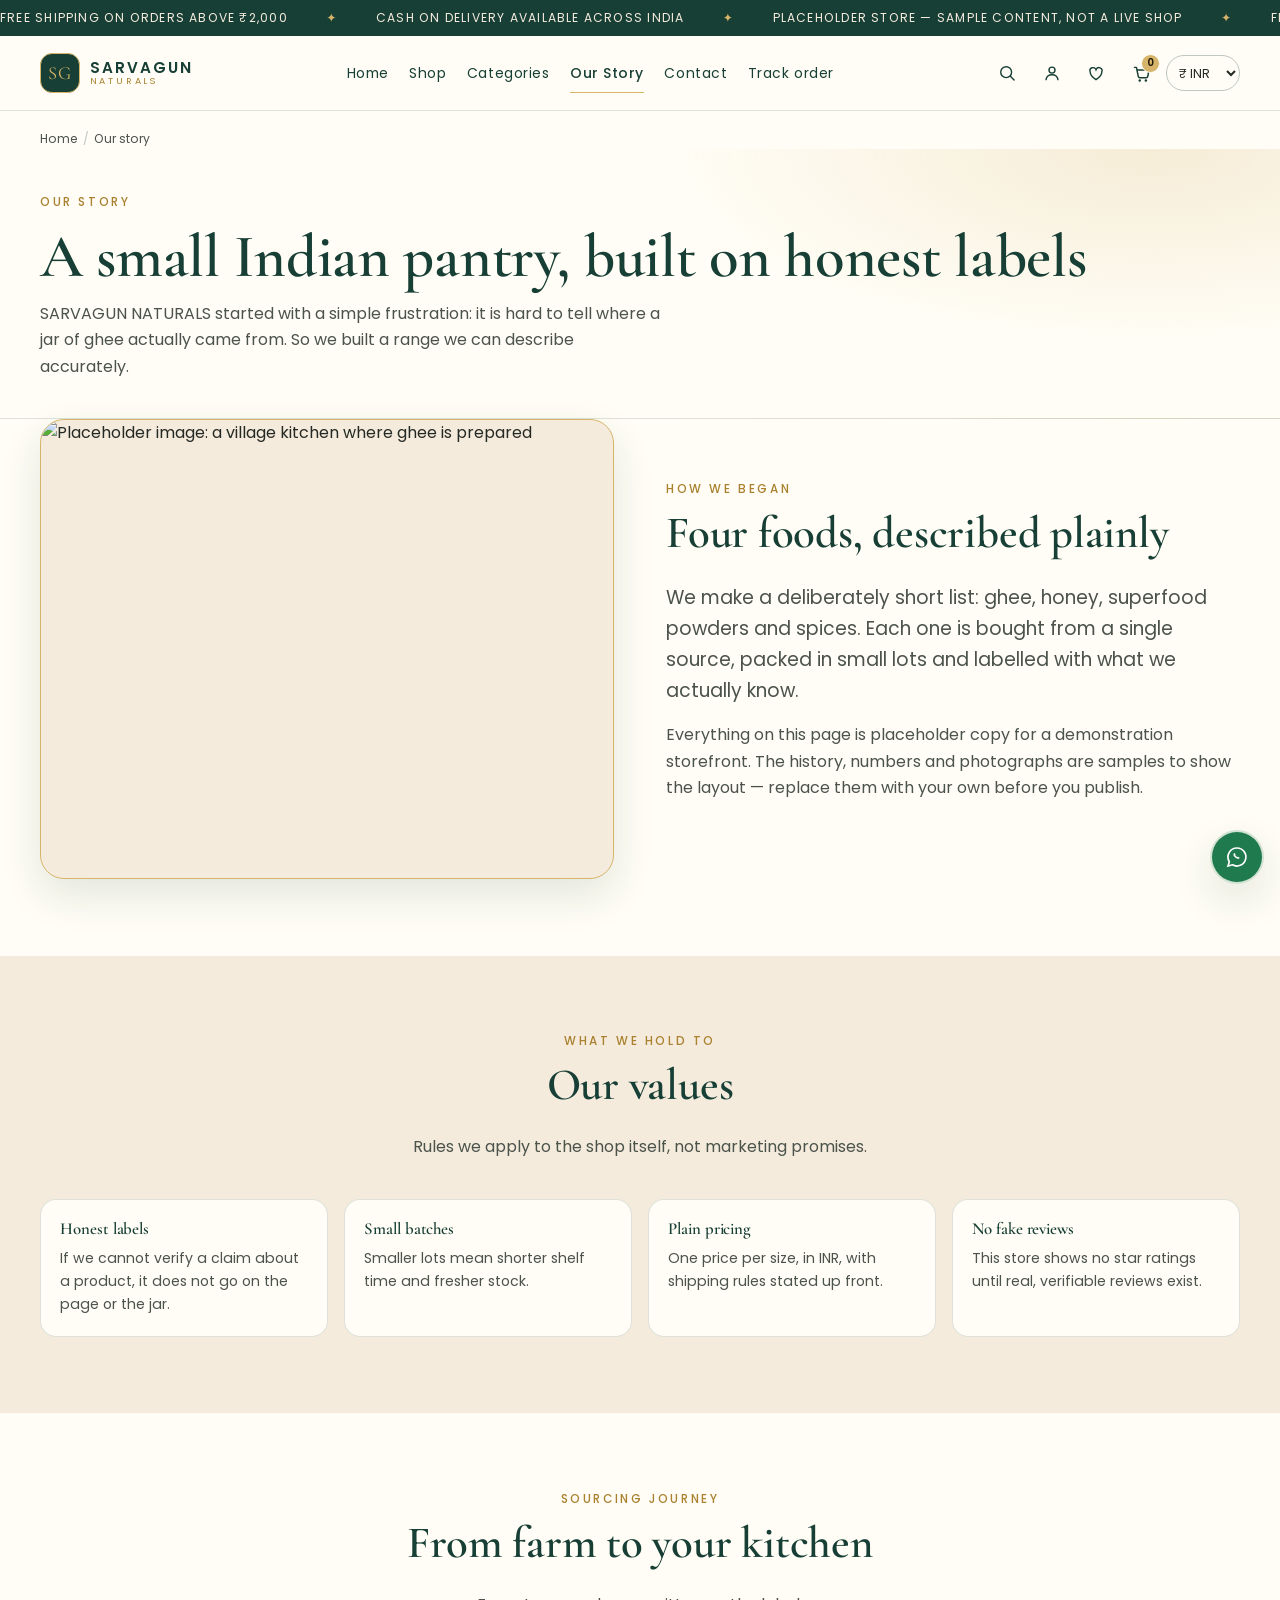
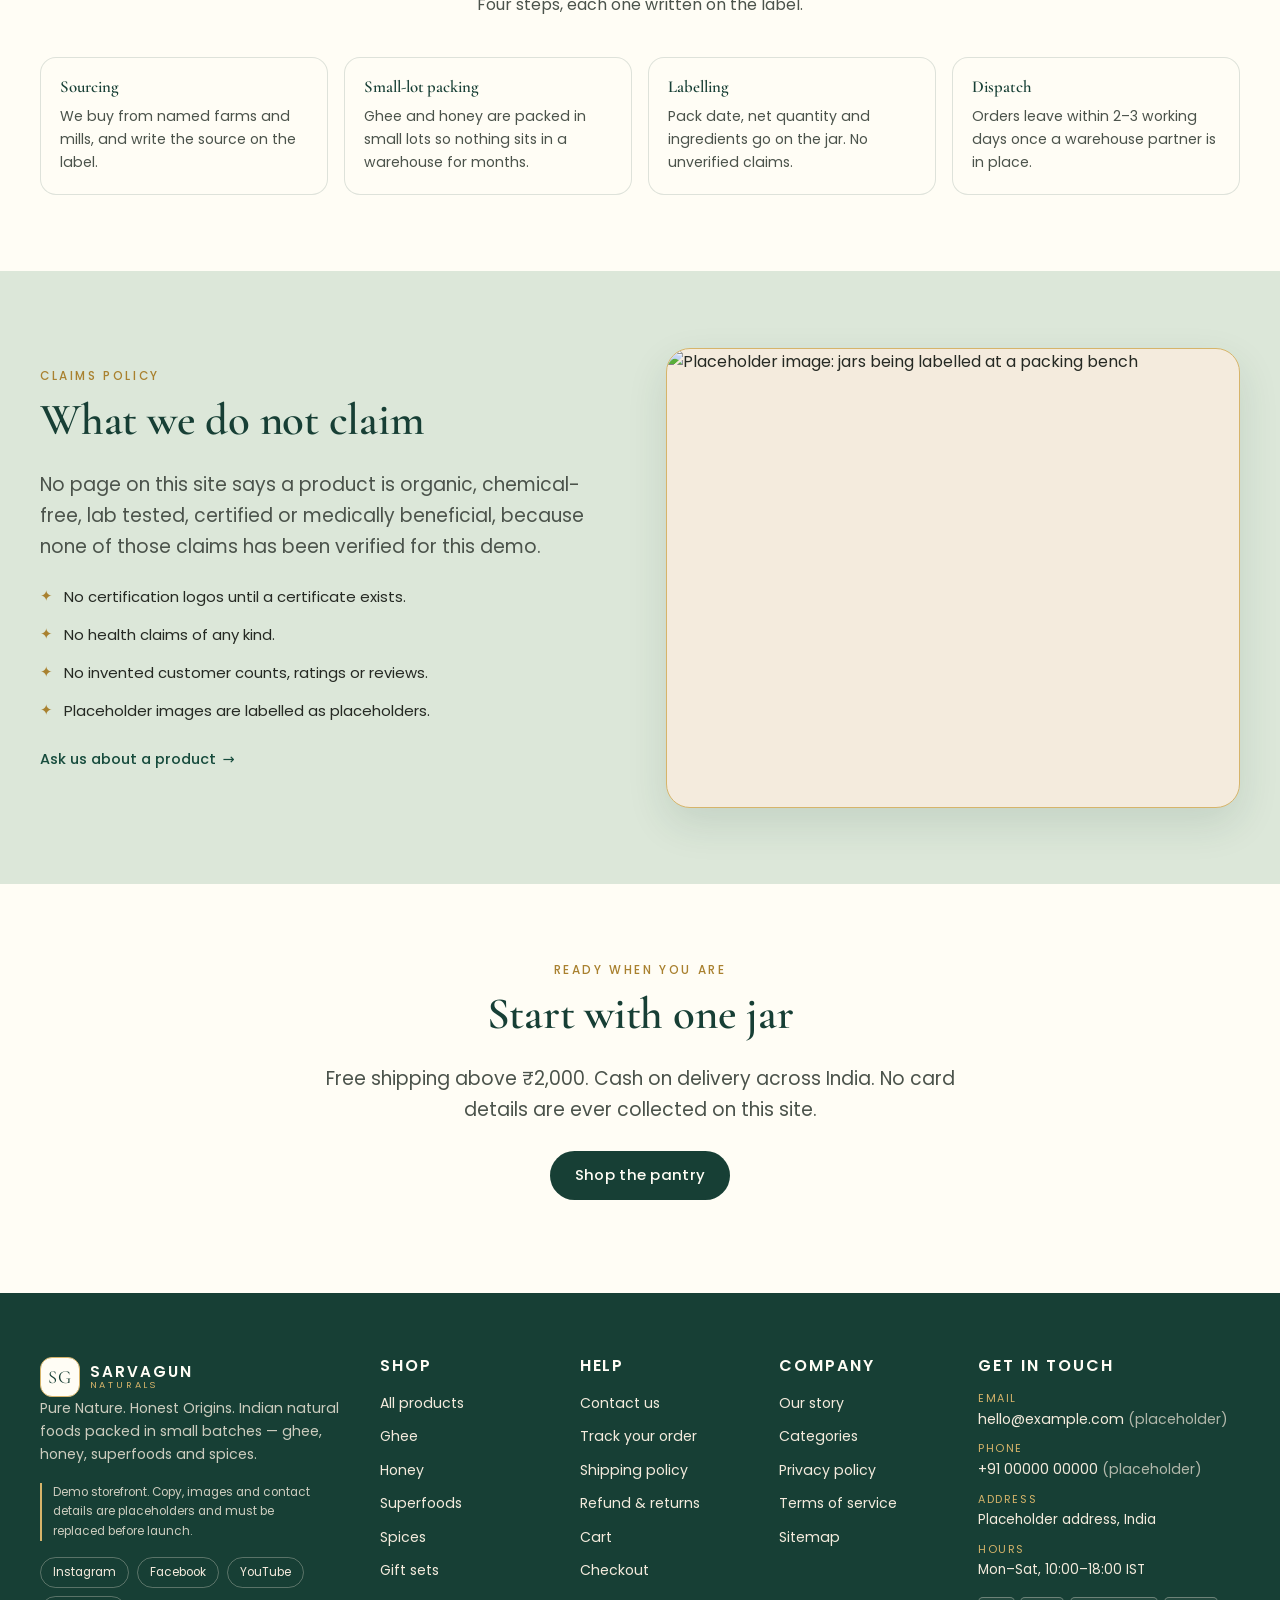
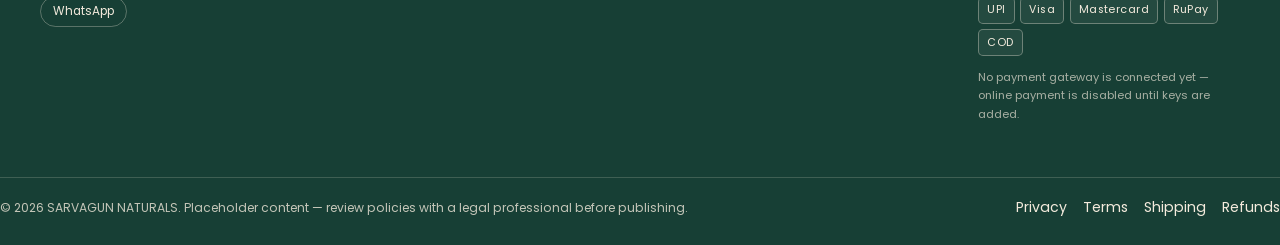
==== bussiness/about.html @ f1db5f24 "one" ====
<!DOCTYPE html>
<html lang="en-IN">
<head>
<meta charset="utf-8">
<meta name="viewport" content="width=device-width, initial-scale=1">
<script>document.documentElement.className += " js";</script>
<title>Our story and claims policy | SARVAGUN NATURALS</title>
<meta name="description" content="Why SARVAGUN NATURALS keeps a short list of four foods, how the sourcing works, and the claims we deliberately do not make.">
<link rel="canonical" href="https://sarvagunnaturals.example/about.html">
<meta name="theme-color" content="#173F35">
<meta property="og:type" content="website">
<meta property="og:site_name" content="SARVAGUN NATURALS">
<meta property="og:title" content="Our story and claims policy | SARVAGUN NATURALS">
<meta property="og:description" content="Why SARVAGUN NATURALS keeps a short list of four foods, how the sourcing works, and the claims we deliberately do not make.">
<meta property="og:url" content="https://sarvagunnaturals.example/about.html">
<meta property="og:image" content="https://placehold.co/1200x630/173F35/F4EBDD?text=SARVAGUN+NATURALS">
<meta name="twitter:card" content="summary_large_image">
<meta name="twitter:title" content="Our story and claims policy | SARVAGUN NATURALS">
<meta name="twitter:description" content="Why SARVAGUN NATURALS keeps a short list of four foods, how the sourcing works, and the claims we deliberately do not make.">
<meta name="twitter:image" content="https://placehold.co/1200x630/173F35/F4EBDD?text=SARVAGUN+NATURALS">
<link rel="preconnect" href="https://fonts.googleapis.com">
<link rel="preconnect" href="https://fonts.gstatic.com" crossorigin>
<link href="https://fonts.googleapis.com/css2?family=Cormorant+Garamond:wght@500;600;700&family=Poppins:wght@300;400;500;600&display=swap" rel="stylesheet">
<link rel="stylesheet" href="css/style.css">
<link rel="stylesheet" href="css/animations.css">
<link rel="stylesheet" href="css/responsive.css">
<link rel="icon" href="data:image/svg+xml,%3Csvg xmlns='http://www.w3.org/2000/svg' viewBox='0 0 64 64'%3E%3Crect width='64' height='64' rx='14' fill='%23173F35'/%3E%3Ctext x='32' y='42' font-family='Georgia,serif' font-size='26' fill='%23D6B46A' text-anchor='middle'%3ESG%3C/text%3E%3C/svg%3E">
<script type="application/ld+json">
{
  "@context": "https://schema.org",
  "@type": "BreadcrumbList",
  "itemListElement": [
    {
      "@type": "ListItem",
      "position": 1,
      "name": "Home",
      "item": "https://sarvagunnaturals.example/index.html"
    },
    {
      "@type": "ListItem",
      "position": 2,
      "name": "Our story",
      "item": "https://sarvagunnaturals.example/about.html"
    }
  ]
}
</script>

</head>
<body class="page">
<a class="skip-link" href="#main">Skip to main content</a>

<div class="announce" role="region" aria-label="Store announcements">
  <div class="announce__track" aria-hidden="false">
    <span>Free shipping on orders above &#8377;2,000</span>
    <span aria-hidden="true">&#10022;</span>
    <span>Cash on Delivery available across India</span>
    <span aria-hidden="true">&#10022;</span>
    <span>Placeholder store &mdash; sample content, not a live shop</span>
    <span aria-hidden="true">&#10022;</span>
    <span>Free shipping on orders above &#8377;2,000</span>
    <span aria-hidden="true">&#10022;</span>
    <span>Cash on Delivery available across India</span>
    <span aria-hidden="true">&#10022;</span>
    <span>Placeholder store &mdash; sample content, not a live shop</span>
    <span aria-hidden="true">&#10022;</span>
  </div>
</div>

<header class="site-header" id="siteHeader">
  <div class="container header__inner">
    <button class="icon-btn nav-toggle" type="button" data-nav-toggle
            aria-label="Open menu" aria-expanded="false" aria-controls="mobileNav">
      <span class="burger" aria-hidden="true"></span>
    </button>

    <a class="logo" href="index.html" aria-label="SARVAGUN NATURALS home">
      <span class="logo__mark" aria-hidden="true">SG</span>
      <span class="logo__text">SARVAGUN<span>NATURALS</span></span>
    </a>

    <nav class="primary-nav" aria-label="Primary">
      <ul>
            <li><a href="index.html">Home</a></li>
            <li><a href="shop.html">Shop</a></li>
            <li><a href="categories.html">Categories</a></li>
            <li><a href="about.html" aria-current="page">Our Story</a></li>
            <li><a href="contact.html">Contact</a></li>
            <li><a href="track-order.html">Track order</a></li>
      </ul>
    </nav>

    <div class="header__actions">
      <button class="icon-btn" type="button" data-search-toggle aria-expanded="false" aria-controls="searchBar" aria-label="Search products">
        <svg viewBox="0 0 24 24" width="20" height="20" aria-hidden="true"><circle cx="11" cy="11" r="6.5" fill="none" stroke="currentColor" stroke-width="1.7"/><path d="m16 16 4.5 4.5" stroke="currentColor" stroke-width="1.7" stroke-linecap="round"/></svg>
      </button>
      <a class="icon-btn" href="track-order.html" aria-label="Account and order tracking">
        <svg viewBox="0 0 24 24" width="20" height="20" aria-hidden="true"><circle cx="12" cy="8.5" r="3.6" fill="none" stroke="currentColor" stroke-width="1.7"/><path d="M4.8 20c.6-3.9 3.6-6 7.2-6s6.6 2.1 7.2 6" fill="none" stroke="currentColor" stroke-width="1.7" stroke-linecap="round"/></svg>
      </a>
      <button class="icon-btn icon-btn--wish" type="button" data-wishlist-open aria-label="Wishlist">
        <svg viewBox="0 0 24 24" width="20" height="20" aria-hidden="true"><path d="M12 20s-7-4.35-7-9.5A3.5 3.5 0 0 1 12 8a3.5 3.5 0 0 1 7 2.5C19 15.65 12 20 12 20Z" fill="none" stroke="currentColor" stroke-width="1.7"/></svg>
        <span class="badge-dot" data-wishlist-count hidden>0</span>
      </button>
      <button class="icon-btn icon-btn--cart" type="button" data-cart-open aria-label="Open cart">
        <svg viewBox="0 0 24 24" width="21" height="21" aria-hidden="true"><path d="M4 5h2.2l2.1 10.2a2 2 0 0 0 2 1.6h6.9a2 2 0 0 0 2-1.55L20.5 8H7" fill="none" stroke="currentColor" stroke-width="1.7" stroke-linecap="round" stroke-linejoin="round"/><circle cx="10" cy="20" r="1.4" fill="currentColor"/><circle cx="17" cy="20" r="1.4" fill="currentColor"/></svg>
        <span class="badge-count" data-cart-count>0</span>
      </button>
      <div class="currency">
        <label class="visually-hidden" for="currencySelect">Display currency</label>
        <select id="currencySelect" data-currency>
          <option value="INR">&#8377; INR</option>
          <option value="USD">$ USD</option>
          <option value="GBP">&pound; GBP</option>
          <option value="EUR">&euro; EUR</option>
          <option value="AED">AED</option>
          <option value="SAR">SAR</option>
        </select>
      </div>
    </div>
  </div>

  <div class="search-bar" id="searchBar" hidden>
    <form class="container search-bar__form" action="shop.html" method="get" role="search">
      <label class="visually-hidden" for="headerSearch">Search products</label>
      <input id="headerSearch" type="search" name="q" placeholder="Search ghee, honey, spices&hellip;">
      <button class="btn btn--primary" type="submit">Search</button>
    </form>
    <p class="search-bar__note container">Search runs on the shop page. Displayed prices are in INR; other currencies use a live exchange rate.</p>
  </div>

  <nav class="mobile-nav" id="mobileNav" aria-label="Mobile" hidden>
    <ul>
            <li><a href="index.html">Home</a></li>
            <li><a href="shop.html">Shop</a></li>
            <li><a href="categories.html">Categories</a></li>
            <li><a href="about.html" aria-current="page">Our Story</a></li>
            <li><a href="contact.html">Contact</a></li>
            <li><a href="track-order.html">Track order</a></li>
      <li><a href="cart.html">Cart</a></li>
      <li><button class="mobile-nav__btn" type="button" data-wishlist-open>Wishlist</button></li>
    </ul>
    <label class="field-label" for="currencySelectMobile" style="margin-top:1rem">Display currency</label>
    <select id="currencySelectMobile" data-currency>
      <option value="INR">&#8377; INR</option>
      <option value="USD">$ USD</option>
      <option value="GBP">&pound; GBP</option>
      <option value="EUR">&euro; EUR</option>
      <option value="AED">AED</option>
      <option value="SAR">SAR</option>
    </select>
    <p class="mobile-nav__note">Prices are charged in INR. Cash on Delivery available.</p>
  </nav>
</header>

<main id="main">

<nav class="breadcrumbs container" aria-label="Breadcrumb"><ol><li><a href="index.html">Home</a></li><li aria-current="page">Our story</li></ol></nav>
<section class="page-hero">
  <div class="container">
    <p class="eyebrow" data-reveal>Our story</p>
    <h1 data-reveal data-delay="1">A small Indian pantry, built on honest labels</h1>
    <p class="page-hero__sub" data-reveal data-delay="2">SARVAGUN NATURALS started with a simple frustration: it is hard to tell where a jar of ghee actually came from. So we built a range we can describe accurately.</p>
  </div>
</section>

<section class="section" style="padding-top:0">
  <div class="container split">
    <div class="split__media" data-reveal>
      <img class="blur-up" src="https://placehold.co/800x640/F4EBDD/173F35?text=Village+kitchen" alt="Placeholder image: a village kitchen where ghee is prepared" width="800" height="640" loading="lazy">
    </div>
    <div data-reveal data-delay="1">
      <p class="eyebrow">How we began</p>
      <h2>Four foods, described plainly</h2>
      <p class="lead">We make a deliberately short list: ghee, honey, superfood powders and spices. Each one is bought from a single source, packed in small lots and labelled with what we actually know.</p>
      <p class="muted">Everything on this page is placeholder copy for a demonstration storefront. The history, numbers and photographs are samples to show the layout &mdash; replace them with your own before you publish.</p>
    </div>
  </div>
</section>

<section class="section section--cream" aria-labelledby="valuesTitle">
  <div class="container">
    <div class="section-head section-head--center" data-reveal>
  <p class="eyebrow">What we hold to</p>
  <h2 id="valuesTitle">Our values</h2>
  <p class="section-head__sub">Rules we apply to the shop itself, not marketing promises.</p>
</div>
    <div class="detail-grid">
      <div class="info-card" data-reveal data-delay="1">
          <h3>Honest labels</h3><p>If we cannot verify a claim about a product, it does not go on the page or the jar.</p>
        </div><div class="info-card" data-reveal data-delay="2">
          <h3>Small batches</h3><p>Smaller lots mean shorter shelf time and fresher stock.</p>
        </div><div class="info-card" data-reveal data-delay="3">
          <h3>Plain pricing</h3><p>One price per size, in INR, with shipping rules stated up front.</p>
        </div><div class="info-card" data-reveal data-delay="4">
          <h3>No fake reviews</h3><p>This store shows no star ratings until real, verifiable reviews exist.</p>
        </div>
    </div>
  </div>
</section>

<section class="section" aria-labelledby="journeyTitle">
  <div class="container">
    <div class="section-head section-head--center" data-reveal>
  <p class="eyebrow">Sourcing journey</p>
  <h2 id="journeyTitle">From farm to your kitchen</h2>
  <p class="section-head__sub">Four steps, each one written on the label.</p>
</div>
    <div class="detail-grid">
      <div class="info-card" data-reveal data-delay="1">
          <h3>Sourcing</h3>
          <p>We buy from named farms and mills, and write the source on the label.</p>
        </div><div class="info-card" data-reveal data-delay="2">
          <h3>Small-lot packing</h3>
          <p>Ghee and honey are packed in small lots so nothing sits in a warehouse for months.</p>
        </div><div class="info-card" data-reveal data-delay="3">
          <h3>Labelling</h3>
          <p>Pack date, net quantity and ingredients go on the jar. No unverified claims.</p>
        </div><div class="info-card" data-reveal data-delay="4">
          <h3>Dispatch</h3>
          <p>Orders leave within 2&ndash;3 working days once a warehouse partner is in place.</p>
        </div>
    </div>
  </div>
</section>

<section class="section section--sage">
  <div class="container split split--reverse">
    <div class="split__media" data-reveal>
      <img class="blur-up" src="https://placehold.co/800x640/F4EBDD/173F35?text=Packing+bench" alt="Placeholder image: jars being labelled at a packing bench" width="800" height="640" loading="lazy">
    </div>
    <div data-reveal data-delay="1">
      <p class="eyebrow">Claims policy</p>
      <h2>What we do not claim</h2>
      <p class="lead">No page on this site says a product is organic, chemical-free, lab tested, certified or medically beneficial, because none of those claims has been verified for this demo.</p>
      <ul class="feature-list">
        <li>No certification logos until a certificate exists.</li>
        <li>No health claims of any kind.</li>
        <li>No invented customer counts, ratings or reviews.</li>
        <li>Placeholder images are labelled as placeholders.</li>
      </ul>
      <p style="margin-top:1.4rem"><a class="link-arrow" href="contact.html">Ask us about a product</a></p>
    </div>
  </div>
</section>

<section class="section">
  <div class="container center">
    <div data-reveal>
      <p class="eyebrow">Ready when you are</p>
      <h2>Start with one jar</h2>
      <p class="lead" style="max-width:56ch;margin-inline:auto">Free shipping above &#8377;2,000. Cash on delivery across India. No card details are ever collected on this site.</p>
      <p style="margin-top:1.6rem"><a class="btn btn--primary" href="shop.html">Shop the pantry</a></p>
    </div>
  </div>
</section>

</main>

<footer class="site-footer">
  <div class="container footer__grid">
    <div class="footer__brand">
      <a class="logo logo--footer" href="index.html">
        <span class="logo__mark" aria-hidden="true">SG</span>
        <span class="logo__text">SARVAGUN<span>NATURALS</span></span>
      </a>
      <p>Pure Nature. Honest Origins. Indian natural foods packed in small batches &mdash; ghee, honey, superfoods and spices.</p>
      <p class="footer__disclaimer">Demo storefront. Copy, images and contact details are placeholders and must be replaced before launch.</p>
      <ul class="social" aria-label="Social links">
        <li><a href="#" data-placeholder-link aria-label="Instagram (link not set yet)">Instagram</a></li>
        <li><a href="#" data-placeholder-link aria-label="Facebook (link not set yet)">Facebook</a></li>
        <li><a href="#" data-placeholder-link aria-label="YouTube (link not set yet)">YouTube</a></li>
        <li><a href="https://wa.me/910000000000" data-placeholder-link aria-label="WhatsApp (placeholder number, replace in code)">WhatsApp</a></li>
      </ul>
    </div>

    <nav class="footer__col" aria-label="Shop">
      <h2>Shop</h2>
      <ul>
        <li><a href="shop.html">All products</a></li>
        <li><a href="shop.html?cat=ghee">Ghee</a></li>
        <li><a href="shop.html?cat=honey">Honey</a></li>
        <li><a href="shop.html?cat=superfoods">Superfoods</a></li>
        <li><a href="shop.html?cat=spices">Spices</a></li>
        <li><a href="shop.html?cat=gifts">Gift sets</a></li>
      </ul>
    </nav>

    <nav class="footer__col" aria-label="Help">
      <h2>Help</h2>
      <ul>
        <li><a href="contact.html">Contact us</a></li>
        <li><a href="track-order.html">Track your order</a></li>
        <li><a href="shipping-policy.html">Shipping policy</a></li>
        <li><a href="refund-policy.html">Refund &amp; returns</a></li>
        <li><a href="cart.html">Cart</a></li>
        <li><a href="checkout.html">Checkout</a></li>
      </ul>
    </nav>

    <nav class="footer__col" aria-label="Company">
      <h2>Company</h2>
      <ul>
        <li><a href="about.html">Our story</a></li>
        <li><a href="categories.html">Categories</a></li>
        <li><a href="privacy-policy.html">Privacy policy</a></li>
        <li><a href="terms.html">Terms of service</a></li>
        <li><a href="sitemap.xml">Sitemap</a></li>
      </ul>
    </nav>

    <div class="footer__contact">
      <h2>Get in touch</h2>
      <ul class="footer__contact-list">
        <li><span>Email</span><a href="mailto:hello@example.com">hello@example.com <em>(placeholder)</em></a></li>
        <li><span>Phone</span><a href="tel:+910000000000">+91 00000 00000 <em>(placeholder)</em></a></li>
        <li><span>Address</span>Placeholder address, India</li>
        <li><span>Hours</span>Mon&ndash;Sat, 10:00&ndash;18:00 IST</li>
      </ul>
      <div class="pay-icons" aria-label="Payment methods accepted">
        <span>UPI</span><span>Visa</span><span>Mastercard</span><span>RuPay</span><span>COD</span>
      </div>
      <p class="footer__small">No payment gateway is connected yet &mdash; online payment is disabled until keys are added.</p>
    </div>
  </div>

  <div class="container footer__bottom">
    <p>&copy; <span data-year>2025</span> SARVAGUN NATURALS. Placeholder content &mdash; review policies with a legal professional before publishing.</p>
    <ul>
      <li><a href="privacy-policy.html">Privacy</a></li>
      <li><a href="terms.html">Terms</a></li>
      <li><a href="shipping-policy.html">Shipping</a></li>
      <li><a href="refund-policy.html">Refunds</a></li>
    </ul>
  </div>
</footer>

<!-- cart drawer (shared markup, rendered by js/cart.js) -->
<aside class="cart-drawer" id="cartDrawer" role="dialog" aria-modal="true" aria-labelledby="cartDrawerTitle" aria-hidden="true">
  <div class="cart-drawer__head">
    <h2 id="cartDrawerTitle">Your cart</h2>
    <button class="icon-btn" type="button" data-cart-close aria-label="Close cart">
      <svg viewBox="0 0 24 24" width="20" height="20" aria-hidden="true"><path d="m6 6 12 12M18 6 6 18" stroke="currentColor" stroke-width="1.8" stroke-linecap="round"/></svg>
    </button>
  </div>
  <div class="cart-drawer__body" data-cart-drawer-items></div>
  <div class="cart-drawer__foot" data-cart-drawer-foot></div>
</aside>

<div class="overlay" data-overlay hidden></div>

<div class="toasts" id="toasts" role="status" aria-live="polite" aria-atomic="false"></div>

<a class="wa-float" href="https://wa.me/910000000000?text=Hello%20SARVAGUN%20NATURALS" data-placeholder-link
   aria-label="Chat on WhatsApp (placeholder number, replace in code)">
  <svg viewBox="0 0 24 24" width="24" height="24" aria-hidden="true"><path d="M12 3a9 9 0 0 0-7.7 13.7L3 21l4.4-1.2A9 9 0 1 0 12 3Z" fill="none" stroke="currentColor" stroke-width="1.7"/><path d="M8.7 8.4c-.3.7-.5 1.9.6 3.2 1.1 1.4 2.4 2 3.2 2.2.8.2 1.6-.1 1.9-.6l.3-.5-1.7-1-.5.4c-.6-.2-1.7-.8-2.3-2l.4-.6-1-1.6Z" fill="currentColor"/></svg>
  <span class="visually-hidden">WhatsApp</span>
</a>

<button class="to-top" type="button" data-to-top aria-label="Back to top">
  <svg viewBox="0 0 24 24" width="20" height="20" aria-hidden="true"><path d="m6 14 6-6 6 6" fill="none" stroke="currentColor" stroke-width="1.8" stroke-linecap="round" stroke-linejoin="round"/></svg>
</button>

<script src="js/main.js" defer></script>
<script src="js/cart.js" defer></script>

</body>
</html>
---- bussiness/css/style.css ----
/* =============================================================
   SARVAGUN NATURALS - core stylesheet
   Sections: tokens, reset, typography, utilities, buttons, forms,
   announcement, header, nav, hero, sections, cards, footer, drawer,
   shop, product page, cart/checkout, policies, toasts, misc.
   ============================================================= */

/* ---------- 1. design tokens ---------- */
:root {
  --green: #173F35;
  --emerald: #164B3C;
  --gold: #D6B46A;
  --gold-deep: #A9812F;      /* darker gold for text on light backgrounds */
  --ivory: #FFFDF5;
  --cream: #F4EBDD;
  --sage: #DCE7D9;
  --charcoal: #252923;
  --purple: #4B2E83;

  --ink: var(--charcoal);
  --ink-soft: #4B534B;
  --line: rgba(23, 63, 53, .14);
  --line-strong: rgba(23, 63, 53, .28);

  --font-head: "Cormorant Garamond", Georgia, "Times New Roman", serif;
  --font-body: "Poppins", system-ui, -apple-system, "Segoe UI", sans-serif;

  --radius-sm: 10px;
  --radius: 16px;
  --radius-lg: 20px;
  --radius-pill: 999px;

  --shadow-xs: 0 2px 10px rgba(23, 63, 53, .06);
  --shadow-sm: 0 8px 24px rgba(23, 63, 53, .08);
  --shadow-md: 0 16px 40px rgba(23, 63, 53, .12);
  --shadow-lg: 0 28px 70px rgba(23, 63, 53, .18);

  --container: 1280px;
  --gutter: clamp(1rem, 4vw, 2.5rem);
  --header-h: 74px;
  --ease: cubic-bezier(.22, .61, .36, 1);
  --ease-out: cubic-bezier(.16, 1, .3, 1);
}

/* ---------- 2. reset ---------- */
*, *::before, *::after { box-sizing: border-box; }
html { -webkit-text-size-adjust: 100%; scroll-behavior: smooth; }
body {
  margin: 0;
  font-family: var(--font-body);
  font-weight: 400;
  font-size: 1rem;
  line-height: 1.65;
  color: var(--ink);
  background: var(--ivory);
  -webkit-font-smoothing: antialiased;
  overflow-x: hidden;
}
img, svg, video { max-width: 100%; display: block; }
img { height: auto; }
a { color: var(--emerald); text-decoration: none; }
button { font: inherit; color: inherit; }
ul, ol { margin: 0; padding: 0; list-style: none; }
[hidden] { display: none !important; }
h1, h2, h3, h4 {
  font-family: var(--font-head);
  font-weight: 600;
  line-height: 1.14;
  margin: 0 0 .5em;
  color: var(--green);
  letter-spacing: -.005em;
}
h1 { font-size: clamp(2.1rem, 1.4rem + 3vw, 4rem); }
h2 { font-size: clamp(1.7rem, 1.2rem + 2vw, 2.9rem); }
h3 { font-size: clamp(1.15rem, 1rem + .5vw, 1.45rem); }
p { margin: 0 0 1rem; }
small { font-size: .8rem; }
hr { border: 0; border-top: 1px solid var(--line); margin: 2rem 0; }
:focus-visible {
  outline: 3px solid var(--gold-deep);
  outline-offset: 3px;
  border-radius: 4px;
}

/* ---------- 3. utilities ---------- */
.container {
  width: 100%;
  max-width: var(--container);
  margin-inline: auto;
  padding-inline: var(--gutter);
}
.visually-hidden {
  position: absolute !important;
  width: 1px; height: 1px;
  padding: 0; margin: -1px;
  overflow: hidden; clip: rect(0 0 0 0);
  white-space: nowrap; border: 0;
}
.skip-link {
  position: absolute; left: 1rem; top: -60px; z-index: 200;
  background: var(--green); color: var(--ivory);
  padding: .7rem 1.1rem; border-radius: 0 0 var(--radius-sm) var(--radius-sm);
  transition: top .2s var(--ease);
}
.skip-link:focus { top: 0; }
.eyebrow {
  font-size: .74rem;
  letter-spacing: .22em;
  text-transform: uppercase;
  font-weight: 500;
  color: var(--gold-deep);
  margin-bottom: .55rem;
}
.lead { font-size: clamp(1.02rem, .98rem + .35vw, 1.18rem); color: var(--ink-soft); }
.muted { color: var(--ink-soft); }
.center { text-align: center; }
.section { padding: clamp(3rem, 6vw, 6rem) 0; }
.section--cream { background: var(--cream); }
.section--sage { background: var(--sage); }
.section--green { background: var(--green); color: var(--ivory); }
.section--green h2, .section--green h3 { color: var(--ivory); }
.section--green .eyebrow { color: var(--gold); }
.gold-rule {
  width: 64px; height: 2px; background: var(--gold);
  margin: 1rem auto 1.6rem; border-radius: 2px;
}
.section-head { max-width: 720px; margin-bottom: clamp(1.6rem, 3vw, 2.8rem); }
.section-head--center { margin-inline: auto; text-align: center; }
.section-head__sub { color: var(--ink-soft); margin: 0; }

/* ---------- 4. buttons ---------- */
.btn {
  --btn-bg: var(--green);
  --btn-fg: var(--ivory);
  position: relative;
  display: inline-flex;
  align-items: center;
  justify-content: center;
  gap: .55rem;
  min-height: 46px;
  padding: .72rem 1.5rem;
  border: 1px solid transparent;
  border-radius: var(--radius-pill);
  background: var(--btn-bg);
  color: var(--btn-fg);
  font-size: .93rem;
  font-weight: 500;
  letter-spacing: .02em;
  cursor: pointer;
  text-align: center;
  overflow: hidden;
  transition: transform .25s var(--ease), box-shadow .25s var(--ease),
              background-color .25s var(--ease), color .25s var(--ease),
              border-color .25s var(--ease);
}
.btn:hover { transform: translateY(-2px); box-shadow: var(--shadow-sm); }
.btn:active { transform: translateY(0); }
.btn--primary { background: var(--green); color: var(--ivory); }
.btn--primary:hover { background: var(--emerald); }
.btn--gold { background: var(--gold); color: #22190A; }
.btn--gold:hover { background: #E3C57F; }
.btn--outline { background: transparent; color: var(--green); border-color: var(--line-strong); }
.btn--outline:hover { border-color: var(--green); background: rgba(23, 63, 53, .05); }
.btn--ghost {
  background: rgba(255, 253, 245, .94);
  color: var(--green);
  border-color: var(--line);
  backdrop-filter: blur(4px);
}
.btn--ghost:hover { background: var(--ivory); }
.btn--light { background: var(--ivory); color: var(--green); }
.btn--block { width: 100%; }
.btn--sm { min-height: 38px; padding: .45rem 1rem; font-size: .82rem; }
.btn[disabled], .btn[aria-disabled="true"] {
  opacity: .55; cursor: not-allowed; transform: none; box-shadow: none;
}
.link-arrow {
  display: inline-flex; align-items: center; gap: .4rem;
  font-weight: 500; font-size: .9rem; color: var(--emerald);
}
.link-arrow::after { content: "\2192"; transition: transform .25s var(--ease); }
.link-arrow:hover::after { transform: translateX(4px); }

/* ---------- 5. forms ---------- */
.field { margin-bottom: 1.05rem; }
.field > label, .field-label {
  display: block;
  font-size: .82rem;
  font-weight: 500;
  letter-spacing: .04em;
  margin-bottom: .35rem;
  color: var(--green);
}
input[type="text"], input[type="email"], input[type="tel"], input[type="search"],
input[type="number"], input[type="password"], select, textarea {
  width: 100%;
  min-height: 46px;
  padding: .65rem .9rem;
  font: inherit;
  font-size: .94rem;
  color: var(--ink);
  background: var(--ivory);
  border: 1px solid var(--line-strong);
  border-radius: var(--radius-sm);
  transition: border-color .2s var(--ease), box-shadow .2s var(--ease);
}
textarea { min-height: 130px; resize: vertical; }
input:focus, select:focus, textarea:focus {
  outline: none;
  border-color: var(--emerald);
  box-shadow: 0 0 0 4px rgba(22, 75, 60, .12);
}
.field__error { display: block; min-height: 1.1rem; font-size: .78rem; color: #9B2C2C; margin-top: .28rem; }
[aria-invalid="true"] { border-color: #9B2C2C !important; }
.form-row { display: grid; gap: 0 1rem; }
.checkbox { display: flex; gap: .6rem; align-items: flex-start; font-size: .86rem; color: var(--ink-soft); }
.checkbox input { min-height: auto; width: 18px; height: 18px; margin-top: .2rem; flex: 0 0 auto; }
.form-note { font-size: .78rem; color: var(--ink-soft); }

/* ---------- 6. announcement bar ---------- */
.announce {
  background: var(--green);
  color: var(--cream);
  font-size: .76rem;
  letter-spacing: .1em;
  text-transform: uppercase;
  overflow: hidden;
  position: relative;
  z-index: 60;
}
.announce__track {
  display: flex;
  gap: 2.4rem;
  width: max-content;
  padding: .5rem 0;
  white-space: nowrap;
}
.announce__track span { flex: 0 0 auto; }
.announce__track span[aria-hidden] { color: var(--gold); }

/* ---------- 7. header ---------- */
.site-header {
  position: sticky;
  top: 0;
  z-index: 70;
  background: rgba(255, 253, 245, .96);
  border-bottom: 1px solid var(--line);
  backdrop-filter: blur(10px);
  transition: padding .3s var(--ease), box-shadow .3s var(--ease);
}
.header__inner {
  display: flex;
  align-items: center;
  gap: clamp(.5rem, 1.5vw, 1.6rem);
  min-height: var(--header-h);
}
.logo { display: inline-flex; align-items: center; gap: .6rem; color: var(--green); }
.logo__mark {
  display: grid; place-items: center;
  width: 40px; height: 40px;
  border-radius: 12px;
  background: var(--green);
  color: var(--gold);
  font-family: var(--font-head);
  font-size: 1.15rem;
  letter-spacing: .04em;
  border: 1px solid var(--gold);
}
.logo__text {
  font-family: var(--font-body);
  font-size: .95rem;
  font-weight: 600;
  letter-spacing: .14em;
  line-height: 1.05;
  display: flex; flex-direction: column;
}
.logo__text span {
  font-size: .58rem;
  font-weight: 400;
  letter-spacing: .3em;
  color: var(--gold-deep);
}
.primary-nav { margin-inline: auto; }
.primary-nav ul { display: flex; align-items: center; gap: clamp(.6rem, 1.6vw, 1.5rem); }
.primary-nav a {
  position: relative;
  display: inline-block;
  padding: .4rem 0;
  font-size: .87rem;
  font-weight: 400;
  letter-spacing: .04em;
  color: var(--green);
}
.primary-nav a[aria-current="page"] { font-weight: 500; }
.header__actions { display: flex; align-items: center; gap: .3rem; }
.icon-btn {
  position: relative;
  display: inline-grid;
  place-items: center;
  width: 40px; height: 40px;
  border: 1px solid transparent;
  border-radius: 50%;
  background: transparent;
  color: var(--green);
  cursor: pointer;
  transition: background-color .2s var(--ease), border-color .2s var(--ease), color .2s var(--ease);
}
.icon-btn:hover { background: var(--cream); border-color: var(--line); }
.badge-count, .badge-dot {
  position: absolute;
  top: 0; right: 0;
  min-width: 19px; height: 19px;
  padding: 0 4px;
  border-radius: 999px;
  background: var(--gold);
  color: #22190A;
  font-size: .66rem;
  font-weight: 600;
  display: grid;
  place-items: center;
  line-height: 1;
  border: 1px solid var(--ivory);
}
.currency select {
  min-height: 36px;
  width: auto;
  padding: .2rem .5rem;
  font-size: .78rem;
  border-radius: var(--radius-pill);
  background: transparent;
  border-color: var(--line-strong);
}
.nav-toggle { display: none; }
.burger, .burger::before, .burger::after {
  display: block; width: 20px; height: 2px; background: currentColor; border-radius: 2px;
}
.burger { position: relative; }
.burger::before, .burger::after { content: ""; position: absolute; left: 0; }
.burger::before { top: -6px; }
.burger::after { top: 6px; }

.search-bar {
  border-top: 1px solid var(--line);
  background: var(--ivory);
  padding: .9rem 0;
}
.search-bar__form { display: flex; gap: .6rem; }
.search-bar__note { font-size: .72rem; color: var(--ink-soft); margin: .5rem 0 0; }

.mobile-nav {
  border-top: 1px solid var(--line);
  background: var(--ivory);
  padding: 1rem var(--gutter) 1.6rem;
}
.mobile-nav ul { display: grid; gap: .1rem; }
.mobile-nav a {
  display: block;
  padding: .78rem .2rem;
  font-size: .96rem;
  border-bottom: 1px solid var(--line);
  color: var(--green);
}
.mobile-nav__note { font-size: .75rem; color: var(--ink-soft); margin: .9rem 0 0; }

/* ---------- 8. hero ---------- */
.hero {
  position: relative;
  overflow: hidden;
  background:
    radial-gradient(1100px 520px at 82% -10%, rgba(214, 180, 106, .28), transparent 62%),
    radial-gradient(760px 480px at 5% 110%, rgba(220, 231, 217, .9), transparent 60%),
    var(--ivory);
  padding: clamp(2.4rem, 5vw, 5rem) 0 clamp(2rem, 4vw, 4rem);
}
.hero__grid {
  display: grid;
  grid-template-columns: 1.02fr .98fr;
  gap: clamp(1.6rem, 4vw, 3.4rem);
  align-items: center;
}
.hero__badge {
  display: inline-flex; align-items: center; gap: .5rem;
  padding: .35rem .9rem;
  border: 1px solid var(--gold);
  border-radius: var(--radius-pill);
  background: rgba(255, 253, 245, .8);
  font-size: .72rem;
  letter-spacing: .16em;
  text-transform: uppercase;
  color: var(--gold-deep);
  margin-bottom: 1rem;
}
.hero h1 { margin-bottom: .8rem; }
.hero h1 em { font-style: italic; color: var(--emerald); }
.hero__sub { max-width: 46ch; color: var(--ink-soft); font-size: clamp(1rem, .96rem + .3vw, 1.12rem); }
.hero__cta { display: flex; flex-wrap: wrap; gap: .7rem; margin-top: 1.5rem; }
.hero__meta {
  display: flex; flex-wrap: wrap; gap: 1.2rem 2rem;
  margin-top: 2rem; padding-top: 1.4rem;
  border-top: 1px solid var(--line);
}
.hero__meta div { display: grid; gap: .1rem; }
.hero__meta strong {
  font-family: var(--font-head); font-size: 1.55rem; color: var(--green); line-height: 1;
}
.hero__meta span { font-size: .74rem; letter-spacing: .1em; text-transform: uppercase; color: var(--ink-soft); }
.hero__media { position: relative; }
.hero__frame {
  position: relative;
  border-radius: 26px;
  overflow: hidden;
  border: 1px solid var(--gold);
  box-shadow: var(--shadow-lg);
  background: var(--cream);
  aspect-ratio: 4 / 4.4;
}
.hero__frame img { width: 100%; height: 100%; object-fit: cover; }
.hero__float {
  position: absolute;
  background: var(--ivory);
  border: 1px solid var(--line);
  border-radius: 14px;
  box-shadow: var(--shadow-md);
  padding: .7rem .95rem;
  font-size: .78rem;
  display: flex; gap: .55rem; align-items: center;
}
.hero__float strong { display: block; font-size: .86rem; color: var(--green); }
.hero__float--a { left: -14px; top: 14%; }
.hero__float--b { right: -10px; bottom: 12%; }
.hero__float svg { color: var(--gold-deep); flex: 0 0 auto; }

/* ---------- 9. trust badges ---------- */
.trust { border-top: 1px solid var(--line); border-bottom: 1px solid var(--line); background: var(--ivory); }
.trust__grid {
  display: grid;
  grid-template-columns: repeat(4, 1fr);
  gap: .4rem;
  padding: 1.4rem 0;
}
.trust__item { display: flex; gap: .7rem; align-items: center; padding: .3rem .6rem; }
.trust__icon {
  width: 38px; height: 38px; flex: 0 0 auto;
  display: grid; place-items: center;
  border-radius: 12px;
  background: var(--sage);
  color: var(--green);
}
.trust__item strong { display: block; font-size: .86rem; font-weight: 500; }
.trust__item span { font-size: .75rem; color: var(--ink-soft); }

/* ---------- 10. category tiles ---------- */
.cat-grid {
  display: grid;
  grid-template-columns: repeat(5, 1fr);
  gap: clamp(.7rem, 1.4vw, 1.2rem);
}
.cat-tile {
  position: relative;
  display: block;
  border-radius: var(--radius);
  overflow: hidden;
  border: 1px solid var(--line);
  background: var(--cream);
  aspect-ratio: 3 / 3.6;
  box-shadow: var(--shadow-xs);
}
.cat-tile img { width: 100%; height: 100%; object-fit: cover; }
.cat-tile__body {
  position: absolute; inset: auto 0 0 0;
  padding: .85rem .9rem;
  background: linear-gradient(to top, rgba(23, 63, 53, .92), rgba(23, 63, 53, .05));
  color: var(--ivory);
}
.cat-tile__body strong { display: block; font-family: var(--font-head); font-size: 1.15rem; }
.cat-tile__body span { font-size: .72rem; opacity: .85; display: block; }

/* ---------- 11. product cards ---------- */
.product-grid {
  display: grid;
  grid-template-columns: repeat(4, minmax(0, 1fr));
  gap: clamp(.9rem, 1.8vw, 1.6rem);
}
.product-card {
  display: flex;
  flex-direction: column;
  background: var(--ivory);
  border: 1px solid var(--line);
  border-radius: var(--radius);
  overflow: hidden;
  box-shadow: var(--shadow-xs);
  transition: box-shadow .35s var(--ease), border-color .35s var(--ease), transform .35s var(--ease);
}
.product-card:hover { box-shadow: var(--shadow-md); border-color: var(--gold); transform: translateY(-4px); }
.product-card__media { position: relative; overflow: hidden; background: var(--cream); aspect-ratio: 1 / 1; }
.product-card__media img { width: 100%; height: 100%; object-fit: cover; transition: transform .7s var(--ease-out); }
.product-card:hover .product-card__media img { transform: scale(1.07); }
.badge {
  position: absolute; top: .7rem; left: .7rem; z-index: 2;
  padding: .22rem .6rem;
  border-radius: var(--radius-pill);
  font-size: .68rem;
  font-weight: 500;
  letter-spacing: .06em;
  text-transform: uppercase;
  background: var(--green); color: var(--ivory);
}
.badge--off { background: var(--gold); color: #22190A; }
.wish {
  position: absolute; top: .6rem; right: .6rem; z-index: 2;
  width: 34px; height: 34px;
  display: grid; place-items: center;
  border-radius: 50%;
  border: 1px solid var(--line);
  background: rgba(255, 253, 245, .92);
  color: var(--green);
  cursor: pointer;
  transition: color .2s var(--ease), background-color .2s var(--ease), transform .2s var(--ease);
}
.wish:hover { transform: scale(1.08); }
.wish[aria-pressed="true"] { color: #8C1D2E; }
.wish[aria-pressed="true"] svg path { fill: currentColor; }
.product-card__quick {
  position: absolute; inset: auto .6rem .6rem;
  opacity: 0; transform: translateY(8px);
  transition: opacity .3s var(--ease), transform .3s var(--ease);
  min-height: 38px; font-size: .8rem;
}
.product-card:hover .product-card__quick,
.product-card:focus-within .product-card__quick { opacity: 1; transform: translateY(0); }
.product-card__body { padding: .9rem 1rem 1.1rem; display: flex; flex-direction: column; flex: 1; }
.product-card__cat { font-size: .68rem; letter-spacing: .16em; text-transform: uppercase; color: var(--gold-deep); margin: 0 0 .25rem; }
.product-card__name { font-size: 1.05rem; margin: 0 0 .1rem; }
.product-card__name a { color: var(--green); }
.product-card__size { font-size: .78rem; color: var(--ink-soft); margin: 0 0 .55rem; }
.price { display: flex; align-items: baseline; gap: .5rem; margin-bottom: .85rem; }
.price__now { font-weight: 500; font-size: 1rem; color: var(--green); }
.price__was { font-size: .82rem; color: var(--ink-soft); }
.product-card .btn--primary { margin-top: auto; }

/* ---------- 12. story / split blocks ---------- */
.split {
  display: grid;
  grid-template-columns: 1fr 1fr;
  gap: clamp(1.6rem, 4vw, 3.4rem);
  align-items: center;
}
.split--reverse .split__media { order: 2; }
.split__media {
  border-radius: 24px;
  overflow: hidden;
  border: 1px solid var(--gold);
  box-shadow: var(--shadow-md);
  aspect-ratio: 5 / 4;
  background: var(--cream);
}
.split__media img { width: 100%; height: 100%; object-fit: cover; }
.feature-list { display: grid; gap: .85rem; margin: 1.4rem 0 0; }
.feature-list li { display: flex; gap: .7rem; align-items: flex-start; font-size: .93rem; }
.feature-list li::before {
  content: "\2726";
  color: var(--gold-deep);
  flex: 0 0 auto;
  line-height: 1.5;
}
.stat-row { display: grid; grid-template-columns: repeat(3, 1fr); gap: 1rem; margin-top: 1.8rem; }
.stat-row div { border-left: 2px solid var(--gold); padding-left: .8rem; }
.stat-row strong { font-family: var(--font-head); font-size: clamp(1.5rem, 1.2rem + 1vw, 2rem); display: block; color: var(--green); line-height: 1; }
.stat-row span { font-size: .74rem; color: var(--ink-soft); letter-spacing: .06em; text-transform: uppercase; }

/* ---------- 13. video / story tiles ---------- */
.tile-grid { display: grid; grid-template-columns: repeat(3, 1fr); gap: clamp(.8rem, 1.6vw, 1.3rem); }
.tile {
  position: relative;
  display: block;
  border-radius: var(--radius);
  overflow: hidden;
  aspect-ratio: 4 / 3;
  border: 1px solid var(--line);
  background: var(--green);
}
.tile img { width: 100%; height: 100%; object-fit: cover; opacity: .82; transition: transform .7s var(--ease-out), opacity .3s var(--ease); }
.tile:hover img { transform: scale(1.05); opacity: .9; }
.tile__label {
  position: absolute; inset: auto 0 0 0; padding: 1rem;
  color: var(--ivory);
  background: linear-gradient(to top, rgba(23, 63, 53, .9), transparent);
}
.tile__label strong { font-family: var(--font-head); font-size: 1.1rem; display: block; }
.tile__label span { font-size: .74rem; opacity: .85; }
.tile__play {
  position: absolute; top: 50%; left: 50%; transform: translate(-50%, -50%);
  width: 52px; height: 52px; border-radius: 50%;
  display: grid; place-items: center;
  background: rgba(255, 253, 245, .9); color: var(--green);
  border: 1px solid var(--gold);
}

/* ---------- 14. banner ---------- */
.banner {
  position: relative;
  overflow: hidden;
  border-radius: var(--radius-lg);
  border: 1px solid var(--gold);
  background: var(--green);
  color: var(--ivory);
  padding: clamp(1.8rem, 4vw, 3.6rem);
  display: grid;
  grid-template-columns: 1.1fr .9fr;
  gap: 2rem;
  align-items: center;
}
.banner h2 { color: var(--ivory); }
.banner p { color: var(--cream); }
.banner__media { border-radius: var(--radius); overflow: hidden; border: 1px solid rgba(214, 180, 106, .5); aspect-ratio: 4/3; }
.banner__media img { width: 100%; height: 100%; object-fit: cover; }

/* ---------- 15. testimonials ---------- */
.slider { position: relative; }
.slider__track {
  display: flex;
  gap: 1.2rem;
  overflow-x: auto;
  scroll-snap-type: x mandatory;
  padding-bottom: .4rem;
  scrollbar-width: none;
}
.slider__track::-webkit-scrollbar { display: none; }
.quote-card {
  flex: 0 0 min(420px, 86vw);
  scroll-snap-align: start;
  background: var(--ivory);
  border: 1px solid var(--line);
  border-radius: var(--radius);
  padding: 1.4rem;
  box-shadow: var(--shadow-xs);
}
.quote-card__sample {
  display: inline-block;
  font-size: .66rem;
  letter-spacing: .14em;
  text-transform: uppercase;
  color: var(--gold-deep);
  border: 1px dashed var(--gold);
  border-radius: var(--radius-pill);
  padding: .1rem .55rem;
  margin-bottom: .8rem;
}
.quote-card blockquote { margin: 0 0 .8rem; font-size: .95rem; color: var(--ink); }
.quote-card figcaption { font-size: .8rem; color: var(--ink-soft); }
.slider__nav { display: flex; gap: .5rem; justify-content: center; margin-top: 1.2rem; }

/* ---------- 16. newsletter ---------- */
.newsletter {
  background: var(--green);
  color: var(--ivory);
  border-radius: var(--radius-lg);
  padding: clamp(1.8rem, 4vw, 3.2rem);
  display: grid;
  grid-template-columns: 1fr 1fr;
  gap: 1.6rem 2.4rem;
  align-items: center;
  border: 1px solid rgba(214, 180, 106, .45);
}
.newsletter h2 { color: var(--ivory); margin-bottom: .4rem; }
.newsletter p { color: var(--cream); margin: 0; }
.newsletter form { display: flex; gap: .55rem; flex-wrap: wrap; }
.newsletter input { flex: 1 1 200px; background: var(--ivory); }
.newsletter .form-note { color: var(--cream); opacity: .8; flex-basis: 100%; margin: .2rem 0 0; }

/* ---------- 17. footer ---------- */
.site-footer { background: var(--green); color: var(--cream); padding-top: clamp(2.4rem, 5vw, 4rem); }
.footer__grid {
  display: grid;
  grid-template-columns: 1.5fr .8fr .8fr .8fr 1.3fr;
  gap: clamp(1.4rem, 3vw, 2.6rem);
  padding-bottom: 2.4rem;
}
.site-footer h2 { color: var(--ivory); font-size: 1rem; font-family: var(--font-body); letter-spacing: .12em; text-transform: uppercase; margin-bottom: .9rem; }
.site-footer a { color: var(--cream); font-size: .88rem; }
.site-footer a:hover { color: var(--gold); }
.footer__brand p { font-size: .88rem; color: rgba(244, 235, 221, .82); max-width: 34ch; }
.footer__disclaimer { font-size: .74rem !important; border-left: 2px solid var(--gold); padding-left: .7rem; }
.logo--footer .logo__mark { background: var(--ivory); color: var(--green); }
.logo--footer .logo__text { color: var(--ivory); }
.logo--footer .logo__text span { color: var(--gold); }
.social { display: flex; flex-wrap: wrap; gap: .5rem; margin-top: 1rem; }
.social a {
  display: inline-block;
  padding: .3rem .75rem;
  border: 1px solid rgba(244, 235, 221, .3);
  border-radius: var(--radius-pill);
  font-size: .74rem;
}
.footer__col ul { display: grid; gap: .45rem; }
.footer__contact-list { display: grid; gap: .6rem; font-size: .84rem; }
.footer__contact-list span { display: block; font-size: .68rem; letter-spacing: .14em; text-transform: uppercase; color: var(--gold); }
.footer__contact-list em { font-style: normal; opacity: .7; }
.pay-icons { display: flex; flex-wrap: wrap; gap: .35rem; margin-top: 1rem; }
.pay-icons span {
  font-size: .68rem; letter-spacing: .04em;
  padding: .22rem .5rem;
  border: 1px solid rgba(244, 235, 221, .35);
  border-radius: 5px;
  background: rgba(255, 253, 245, .06);
}
.footer__small { font-size: .7rem; color: rgba(244, 235, 221, .65); margin-top: .7rem; }
.footer__bottom {
  border-top: 1px solid rgba(244, 235, 221, .18);
  padding: 1.1rem 0 1.6rem;
  display: flex;
  flex-wrap: wrap;
  gap: .6rem 1.4rem;
  justify-content: space-between;
  align-items: center;
  font-size: .76rem;
  color: rgba(244, 235, 221, .78);
}
.footer__bottom p { margin: 0; }
.footer__bottom ul { display: flex; flex-wrap: wrap; gap: 1rem; }

/* ---------- 18. floating UI ---------- */
.wa-float {
  position: fixed; right: 1rem; bottom: 1rem; z-index: 80;
  width: 54px; height: 54px; border-radius: 50%;
  display: grid; place-items: center;
  background: #1F7A4D; color: #fff;
  box-shadow: var(--shadow-md);
  border: 2px solid rgba(255, 253, 245, .8);
}
.to-top {
  position: fixed; right: 1rem; bottom: 5rem; z-index: 80;
  width: 44px; height: 44px; border-radius: 50%;
  display: grid; place-items: center;
  background: var(--ivory); color: var(--green);
  border: 1px solid var(--line-strong);
  box-shadow: var(--shadow-sm);
  cursor: pointer;
  opacity: 0; visibility: hidden;
  transform: translateY(10px);
  transition: opacity .3s var(--ease), transform .3s var(--ease), visibility .3s;
}
.to-top.is-visible { opacity: 1; visibility: visible; transform: translateY(0); }

/* ---------- 19. cart drawer ---------- */
.overlay {
  position: fixed; inset: 0; z-index: 90;
  background: rgba(23, 63, 53, .45);
  backdrop-filter: blur(2px);
  opacity: 0;
  transition: opacity .3s var(--ease);
}
.overlay.is-open { opacity: 1; }
.cart-drawer {
  position: fixed; top: 0; right: 0; bottom: 0; z-index: 95;
  width: min(430px, 100%);
  display: flex; flex-direction: column;
  background: var(--ivory);
  border-left: 1px solid var(--gold);
  box-shadow: var(--shadow-lg);
  transform: translateX(102%);
  visibility: hidden;
  transition: transform .38s var(--ease-out), visibility .38s;
}
.cart-drawer.is-open { transform: translateX(0); visibility: visible; }
.cart-drawer__head {
  display: flex; align-items: center; justify-content: space-between;
  padding: 1rem 1.1rem;
  border-bottom: 1px solid var(--line);
}
.cart-drawer__head h2 { margin: 0; font-size: 1.3rem; }
.cart-drawer__body { flex: 1; overflow-y: auto; padding: 1rem 1.1rem; }
.cart-drawer__foot { border-top: 1px solid var(--line); padding: 1rem 1.1rem 1.3rem; background: var(--cream); }
.cart-drawer__foot .row { display: flex; justify-content: space-between; font-size: .88rem; margin-bottom: .4rem; }
.cart-drawer__foot .row--total { font-size: 1.02rem; font-weight: 500; color: var(--green); border-top: 1px solid var(--line); padding-top: .6rem; margin-top: .6rem; }
.cart-drawer__foot .btn { margin-top: .7rem; }

/* line items */
.line-item {
  display: grid;
  grid-template-columns: 72px 1fr auto;
  gap: .8rem;
  padding: .8rem 0;
  border-bottom: 1px solid var(--line);
  align-items: start;
}
.line-item:last-child { border-bottom: 0; }
.line-item__img { width: 72px; height: 72px; border-radius: 10px; object-fit: cover; background: var(--cream); border: 1px solid var(--line); }
.line-item__title { font-size: .9rem; margin: 0 0 .15rem; color: var(--green); }
.line-item__meta { font-size: .75rem; color: var(--ink-soft); margin: 0 0 .4rem; }
.line-item__price { font-size: .88rem; font-weight: 500; }
.qty {
  display: inline-flex; align-items: center;
  border: 1px solid var(--line-strong); border-radius: var(--radius-pill);
  overflow: hidden;
}
.qty button {
  width: 34px; height: 34px;
  background: transparent; border: 0; cursor: pointer;
  color: var(--green); font-size: 1.05rem; line-height: 1;
}
.qty button:hover { background: var(--cream); }
.qty input, .qty output {
  width: 40px; min-height: auto; text-align: center;
  border: 0; border-left: 1px solid var(--line); border-right: 1px solid var(--line);
  border-radius: 0; font-size: .86rem; padding: .3rem 0;
}
.line-remove {
  background: none; border: 0; cursor: pointer;
  font-size: .74rem; color: var(--ink-soft);
  text-decoration: underline; padding: .2rem 0;
}
.line-remove:hover { color: #9B2C2C; }
.empty-state {
  text-align: center;
  padding: 2.4rem 1rem;
  color: var(--ink-soft);
}
.empty-state h3 { color: var(--green); }
.empty-state p { font-size: .9rem; }

/* ---------- 20. toasts ---------- */
.toasts {
  position: fixed; z-index: 120;
  right: 1rem; bottom: 1rem;
  display: flex; flex-direction: column; gap: .5rem;
  width: min(340px, calc(100vw - 2rem));
}
.toast {
  display: flex; gap: .6rem; align-items: flex-start;
  padding: .8rem 1rem;
  border-radius: 12px;
  background: var(--green);
  color: var(--ivory);
  font-size: .86rem;
  box-shadow: var(--shadow-md);
  border: 1px solid rgba(214, 180, 106, .5);
}
.toast--error { background: #7A2626; border-color: rgba(255, 253, 245, .3); }
.toast--info { background: var(--ivory); color: var(--green); border-color: var(--line-strong); }

/* ---------- 21. breadcrumbs + page hero ---------- */
.breadcrumbs { padding-top: 1.1rem; }
.breadcrumbs ol { display: flex; flex-wrap: wrap; gap: .35rem; font-size: .76rem; color: var(--ink-soft); }
.breadcrumbs li + li::before { content: "/"; margin-right: .35rem; color: var(--line-strong); }
.breadcrumbs a { color: var(--ink-soft); }
.breadcrumbs a:hover { color: var(--emerald); }
.page-hero {
  padding: clamp(1.6rem, 3.5vw, 3rem) 0 clamp(1.4rem, 3vw, 2.4rem);
  background:
    radial-gradient(800px 320px at 90% 0%, rgba(214, 180, 106, .22), transparent 60%),
    var(--ivory);
  border-bottom: 1px solid var(--line);
}
.page-hero h1 { margin-bottom: .6rem; }
.page-hero__sub { max-width: 62ch; color: var(--ink-soft); margin: 0; }

/* ---------- 22. shop layout ---------- */
.shop-layout {
  display: grid;
  grid-template-columns: 260px 1fr;
  gap: clamp(1.2rem, 2.4vw, 2.4rem);
  align-items: start;
  padding: clamp(1.6rem, 3vw, 2.6rem) 0 clamp(2.4rem, 5vw, 4rem);
}
.filters {
  border: 1px solid var(--line);
  border-radius: var(--radius);
  background: var(--ivory);
  padding: 1.1rem;
  position: sticky;
  top: calc(var(--header-h) + 1rem);
  box-shadow: var(--shadow-xs);
}
.filters h2 { font-size: 1rem; font-family: var(--font-body); letter-spacing: .12em; text-transform: uppercase; }
.filter-group { padding: 1rem 0; border-top: 1px solid var(--line); }
.filter-group:first-of-type { border-top: 0; padding-top: .3rem; }
.filter-group h3 { font-size: .82rem; font-family: var(--font-body); letter-spacing: .1em; text-transform: uppercase; color: var(--ink-soft); margin-bottom: .6rem; }
.chip-list { display: flex; flex-wrap: wrap; gap: .4rem; }
.chip {
  padding: .34rem .8rem;
  border: 1px solid var(--line-strong);
  border-radius: var(--radius-pill);
  background: var(--ivory);
  font-size: .8rem;
  cursor: pointer;
  transition: background-color .2s var(--ease), color .2s var(--ease), border-color .2s var(--ease);
}
.chip:hover { border-color: var(--green); }
.chip[aria-pressed="true"] { background: var(--green); color: var(--ivory); border-color: var(--green); }
.range-row { display: flex; align-items: center; justify-content: space-between; font-size: .8rem; color: var(--ink-soft); }
input[type="range"] { width: 100%; accent-color: var(--emerald); }
.shop-toolbar {
  display: flex; flex-wrap: wrap; gap: .7rem;
  align-items: center; justify-content: space-between;
  margin-bottom: 1.2rem;
}
.shop-toolbar__count { font-size: .84rem; color: var(--ink-soft); margin: 0; }
.shop-toolbar__right { display: flex; gap: .6rem; flex-wrap: wrap; align-items: center; }
.shop-toolbar input[type="search"] { width: min(240px, 60vw); min-height: 42px; }
.shop-toolbar select { width: auto; min-height: 42px; }
.filters-toggle { display: none; }

/* quick view modal */
.modal {
  position: fixed; inset: 0; z-index: 110;
  display: grid; place-items: center;
  padding: 1rem;
  background: rgba(23, 63, 53, .5);
  opacity: 0; visibility: hidden;
  transition: opacity .3s var(--ease), visibility .3s;
}
.modal.is-open { opacity: 1; visibility: visible; }
.modal__panel {
  width: min(760px, 100%);
  max-height: 88vh;
  overflow-y: auto;
  background: var(--ivory);
  border: 1px solid var(--gold);
  border-radius: var(--radius-lg);
  box-shadow: var(--shadow-lg);
  padding: clamp(1.1rem, 2.5vw, 1.8rem);
  transform: translateY(14px) scale(.99);
  transition: transform .35s var(--ease-out);
}
.modal.is-open .modal__panel { transform: none; }
.modal__head { display: flex; justify-content: space-between; align-items: start; gap: 1rem; }
.quick-grid { display: grid; grid-template-columns: 1fr 1fr; gap: 1.4rem; }
.quick-grid img { border-radius: var(--radius); border: 1px solid var(--line); width: 100%; aspect-ratio: 1/1; object-fit: cover; background: var(--cream); }

/* ---------- 23. product page ---------- */
.product-layout {
  display: grid;
  grid-template-columns: 1.05fr .95fr;
  gap: clamp(1.4rem, 3.4vw, 3rem);
  padding: clamp(1.4rem, 3vw, 2.6rem) 0 clamp(2.4rem, 5vw, 4rem);
  align-items: start;
}
.gallery__main {
  position: relative;
  border-radius: var(--radius-lg);
  overflow: hidden;
  border: 1px solid var(--line);
  background: var(--cream);
  aspect-ratio: 1 / 1;
  cursor: zoom-in;
}
.gallery__main img { width: 100%; height: 100%; object-fit: cover; transition: transform .5s var(--ease-out); }
.gallery__main.is-zoomed img { transform: scale(1.9); }
.gallery__thumbs { display: flex; gap: .5rem; margin-top: .6rem; }
.gallery__thumbs button {
  width: 76px; height: 76px; padding: 0;
  border-radius: 10px; overflow: hidden;
  border: 1px solid var(--line); background: var(--cream); cursor: pointer;
}
.gallery__thumbs button[aria-pressed="true"] { border-color: var(--gold); box-shadow: 0 0 0 2px rgba(214, 180, 106, .4); }
.gallery__thumbs img { width: 100%; height: 100%; object-fit: cover; }
.gallery__hint { font-size: .72rem; color: var(--ink-soft); margin: .5rem 0 0; }

.pinfo__rating { display: flex; align-items: center; gap: .6rem; font-size: .8rem; color: var(--ink-soft); margin-bottom: .6rem; }
.pinfo h1 { font-size: clamp(1.7rem, 1.3rem + 1.6vw, 2.5rem); margin-bottom: .3rem; }
.pinfo h1 [data-size-label] { font-size: .58em; font-weight: 400; color: var(--ink-soft); letter-spacing: .02em; }
.pinfo__price { display: flex; align-items: baseline; gap: .6rem; margin: .8rem 0; }
.pinfo__price .now { font-size: 1.5rem; font-weight: 500; color: var(--green); }
.pinfo__price .was { font-size: .95rem; color: var(--ink-soft); }
.pinfo__price .save { font-size: .78rem; color: #2F6B3F; background: var(--sage); padding: .1rem .5rem; border-radius: var(--radius-pill); }
.variant-group { margin-bottom: 1rem; }
.variant-group > span { display: block; font-size: .78rem; letter-spacing: .08em; text-transform: uppercase; color: var(--ink-soft); margin-bottom: .4rem; }
.pinfo__actions { display: flex; gap: .6rem; flex-wrap: wrap; align-items: center; margin: 1.1rem 0 .8rem; }
.pinfo__note { font-size: .78rem; color: var(--ink-soft); }
.pinfo__trust { display: grid; gap: .5rem; margin-top: 1.2rem; padding-top: 1.1rem; border-top: 1px solid var(--line); font-size: .84rem; }
.pinfo__trust li { display: flex; gap: .55rem; align-items: flex-start; }
.pinfo__trust li::before { content: "\2726"; color: var(--gold-deep); }

.acc { border-top: 1px solid var(--line); }
.acc__item { border-bottom: 1px solid var(--line); }
.acc__btn {
  width: 100%;
  display: flex; justify-content: space-between; align-items: center; gap: 1rem;
  padding: 1rem 0;
  background: none; border: 0; cursor: pointer;
  font-family: var(--font-head); font-size: 1.1rem; color: var(--green); text-align: left;
}
.acc__btn::after { content: "+"; font-family: var(--font-body); font-size: 1.2rem; color: var(--gold-deep); transition: transform .3s var(--ease); }
.acc__btn[aria-expanded="true"]::after { transform: rotate(45deg); }
.acc__panel { padding: 0 0 1rem; font-size: .9rem; color: var(--ink-soft); }
.acc__panel > :last-child { margin-bottom: 0; }

.pincode { display: flex; gap: .5rem; flex-wrap: wrap; margin-top: .6rem; }
.pincode input { max-width: 180px; }
.pincode__result { font-size: .82rem; margin: .6rem 0 0; }
.pincode__result.is-ok { color: #2F6B3F; }
.pincode__result.is-warn { color: #8A5A12; }

.review { border-bottom: 1px solid var(--line); padding: 1rem 0; }
.review:last-child { border-bottom: 0; }
.review__head { display: flex; gap: .6rem; align-items: center; font-size: .82rem; color: var(--ink-soft); margin-bottom: .3rem; }
.review__head strong { color: var(--green); font-weight: 500; }
.review p { margin: 0; font-size: .9rem; }

.mobile-buybar {
  position: fixed; inset: auto 0 0 0; z-index: 85;
  display: none;
  gap: .6rem; align-items: center;
  padding: .7rem var(--gutter) calc(.7rem + env(safe-area-inset-bottom));
  background: rgba(255, 253, 245, .97);
  border-top: 1px solid var(--line);
  box-shadow: 0 -8px 24px rgba(23, 63, 53, .1);
  backdrop-filter: blur(8px);
}
.mobile-buybar .price { margin: 0; flex: 1; flex-direction: column; gap: 0; }
.mobile-buybar .price__now { font-size: .95rem; }
.mobile-buybar .price__was { font-size: .72rem; }

/* ---------- 24. cart / checkout ---------- */
.cart-layout {
  display: grid;
  grid-template-columns: 1.6fr .9fr;
  gap: clamp(1.2rem, 2.6vw, 2.4rem);
  align-items: start;
  padding: clamp(1.4rem, 3vw, 2.4rem) 0 clamp(2.4rem, 5vw, 4rem);
}
.panel {
  border: 1px solid var(--line);
  border-radius: var(--radius);
  background: var(--ivory);
  padding: clamp(1rem, 2vw, 1.5rem);
  box-shadow: var(--shadow-xs);
}
.panel + .panel { margin-top: 1rem; }
.panel h2 { font-size: 1.2rem; }
.summary { position: sticky; top: calc(var(--header-h) + 1rem); }
.summary .row { display: flex; justify-content: space-between; font-size: .88rem; margin-bottom: .5rem; }
.summary .row--total { border-top: 1px solid var(--line); margin-top: .7rem; padding-top: .7rem; font-size: 1.05rem; font-weight: 500; color: var(--green); }
.summary .btn { margin-top: .8rem; }
.coupon { display: flex; gap: .5rem; margin: 1rem 0 .4rem; }
.coupon input { min-height: 42px; }
.summary__note { font-size: .74rem; color: var(--ink-soft); }
.free-ship-bar { height: 6px; border-radius: 999px; background: var(--cream); overflow: hidden; margin: .5rem 0 .3rem; }
.free-ship-bar span { display: block; height: 100%; width: 0; background: var(--gold); transition: width .5s var(--ease); }

.order-lines .line-item { grid-template-columns: 64px 1fr auto; }

.timeline { position: relative; margin: 1.4rem 0 0; padding-left: 1.6rem; }
.timeline::before { content: ""; position: absolute; left: 6px; top: 6px; bottom: 6px; width: 2px; background: var(--line-strong); }
.timeline li { position: relative; padding-bottom: 1.2rem; font-size: .88rem; color: var(--ink-soft); }
.timeline li::before {
  content: ""; position: absolute; left: -1.6rem; top: .35rem;
  width: 14px; height: 14px; border-radius: 50%;
  background: var(--ivory); border: 2px solid var(--line-strong);
}
.timeline li.is-done { color: var(--green); }
.timeline li.is-done::before { background: var(--green); border-color: var(--green); }
.timeline li strong { display: block; color: var(--ink); font-weight: 500; }
.timeline li.is-done strong { color: var(--green); }
.timeline li span { font-size: .76rem; }

.notice {
  border: 1px solid var(--gold);
  background: rgba(214, 180, 106, .12);
  border-radius: var(--radius-sm);
  padding: .85rem 1rem;
  font-size: .85rem;
  color: #5C4715;
}
.notice strong { color: #3F3110; }
.notice--sage { border-color: var(--line-strong); background: var(--sage); color: var(--green); }

/* ---------- 25. policies / prose ---------- */
.prose { max-width: 78ch; padding: clamp(1.6rem, 3vw, 2.6rem) 0 clamp(2.4rem, 5vw, 4rem); }
.prose h2 { margin-top: 2rem; font-size: clamp(1.35rem, 1.15rem + .8vw, 1.85rem); }
.prose h3 { margin-top: 1.4rem; }
.prose ul, .prose ol { margin: 0 0 1rem; padding-left: 1.2rem; list-style: disc; }
.prose ol { list-style: decimal; }
.prose li { margin-bottom: .4rem; }
.prose table { width: 100%; border-collapse: collapse; font-size: .88rem; margin: 1rem 0; }
.prose th, .prose td { border: 1px solid var(--line); padding: .55rem .7rem; text-align: left; }
.prose th { background: var(--cream); }

/* ---------- 26. misc ---------- */
.badge-row { display: flex; flex-wrap: wrap; gap: .4rem; margin: .6rem 0 0; }
.badge-row span {
  font-size: .72rem; letter-spacing: .06em;
  padding: .22rem .6rem; border-radius: var(--radius-pill);
  background: var(--sage); color: var(--green);
}
.detail-grid { display: grid; grid-template-columns: repeat(auto-fit, minmax(220px, 1fr)); gap: 1rem; }
.info-card { border: 1px solid var(--line); border-radius: var(--radius); padding: 1.2rem; background: var(--ivory); }
.info-card h3 { font-size: 1.05rem; }
.info-card p { font-size: .88rem; color: var(--ink-soft); margin: 0; }
.faq-teaser { display: grid; gap: .8rem; }
details.faq { border: 1px solid var(--line); border-radius: var(--radius-sm); background: var(--ivory); padding: .9rem 1rem; }
details.faq summary { cursor: pointer; font-weight: 500; font-size: .92rem; color: var(--green); }
details.faq p { margin: .7rem 0 0; font-size: .88rem; color: var(--ink-soft); }
.cat-card {
  display: flex; flex-direction: column;
  border: 1px solid var(--line); border-radius: var(--radius);
  overflow: hidden; background: var(--ivory);
  box-shadow: var(--shadow-xs);
  transition: box-shadow .3s var(--ease), transform .3s var(--ease), border-color .3s var(--ease);
}
.cat-card:hover { box-shadow: var(--shadow-md); transform: translateY(-4px); border-color: var(--gold); }
.cat-card img { aspect-ratio: 16/10; object-fit: cover; width: 100%; }
.cat-card__body { padding: 1rem 1.1rem 1.2rem; display: flex; flex-direction: column; flex: 1; }
.cat-card__body p { font-size: .86rem; color: var(--ink-soft); flex: 1; }
.contact-grid { display: grid; grid-template-columns: 1.1fr .9fr; gap: clamp(1.2rem, 3vw, 2.4rem); align-items: start; }
.stack { display: grid; gap: 1rem; }

/* ---------- 27. header scroll state ---------- */
.site-header.is-scrolled {
  box-shadow: 0 10px 30px rgba(23, 63, 53, .1);
  border-bottom-color: transparent;
}
.site-header.is-scrolled .header__inner { min-height: 62px; }
.site-header.is-scrolled .logo__mark { width: 36px; height: 36px; font-size: 1.02rem; }
.header__inner { transition: min-height .3s var(--ease); }
.logo__mark { transition: width .3s var(--ease), height .3s var(--ease); }

/* mobile nav button that looks like a link */
.mobile-nav__btn {
  display: block;
  width: 100%;
  text-align: left;
  padding: .78rem .2rem;
  font-size: .96rem;
  background: none;
  border: 0;
  border-bottom: 1px solid var(--line);
  color: var(--green);
  cursor: pointer;
}
.mobile-nav__btn:hover { color: var(--gold-deep); }
---- bussiness/css/animations.css ----
/* =============================================================
   SARVAGUN NATURALS - animation layer
   Only transform + opacity are animated (60fps friendly).
   Everything here is disabled under prefers-reduced-motion.
   ============================================================= */

/* ---------- keyframes ---------- */
@keyframes pageIn {
  from { opacity: 0; transform: translateY(10px); }
  to   { opacity: 1; transform: none; }
}
@keyframes pageOut {
  from { opacity: 1; transform: none; }
  to   { opacity: 0; transform: translateY(-8px); }
}
@keyframes fadeUp {
  from { opacity: 0; transform: translateY(26px); }
  to   { opacity: 1; transform: none; }
}
@keyframes fadeIn {
  from { opacity: 0; }
  to   { opacity: 1; }
}
@keyframes marquee {
  from { transform: translateX(0); }
  to   { transform: translateX(-50%); }
}
@keyframes floatY {
  0%, 100% { transform: translateY(0); }
  50%      { transform: translateY(-12px); }
}
@keyframes floatSoft {
  0%, 100% { transform: translate3d(0, 0, 0); }
  50%      { transform: translate3d(0, -8px, 0); }
}
@keyframes shineSweep {
  from { transform: translateX(-120%) skewX(-18deg); }
  to   { transform: translateX(320%) skewX(-18deg); }
}
@keyframes badgePop {
  0%   { transform: scale(1); }
  35%  { transform: scale(1.45); }
  60%  { transform: scale(.92); }
  100% { transform: scale(1); }
}
@keyframes drawerIn {
  from { transform: translateX(102%); }
  to   { transform: translateX(0); }
}
@keyframes lineIn {
  from { opacity: 0; transform: translateX(18px); }
  to   { opacity: 1; transform: none; }
}
@keyframes toastIn {
  from { opacity: 0; transform: translateY(14px) scale(.97); }
  to   { opacity: 1; transform: none; }
}
@keyframes toastOut {
  from { opacity: 1; transform: none; }
  to   { opacity: 0; transform: translateY(8px) scale(.97); }
}
@keyframes spinIn {
  from { transform: rotate(-8deg) scale(.9); opacity: .4; }
  to   { transform: none; opacity: 1; }
}
@keyframes pulseRing {
  0%   { transform: scale(.9); opacity: .55; }
  70%  { transform: scale(1.5); opacity: 0; }
  100% { transform: scale(1.5); opacity: 0; }
}

/* ---------- page transitions ---------- */
html.js main { animation: pageIn .55s var(--ease-out) both; }
main.is-leaving { animation: pageOut .28s var(--ease) forwards; }

/* ---------- hero entrance (orchestrated, staggered) ---------- */
.hero__badge,
.hero h1,
.hero__sub,
.hero__cta,
.hero__meta,
.hero__media {
  animation: fadeUp .85s var(--ease-out) both;
}
.hero__badge { animation-delay: .05s; }
.hero h1    { animation-delay: .16s; }
.hero__sub  { animation-delay: .3s; }
.hero__cta  { animation-delay: .42s; }
.hero__meta { animation-delay: .54s; }
.hero__media{ animation-delay: .26s; animation-name: fadeInUpMedia; }
@keyframes fadeInUpMedia {
  from { opacity: 0; transform: translateY(26px) scale(.985); }
  to   { opacity: 1; transform: none; }
}
.hero__float { animation: floatSoft 7s ease-in-out infinite; }
.hero__float--b { animation-delay: -3.5s; }

/* ---------- scroll reveals ---------- */
html.js [data-reveal] {
  opacity: 0;
  transform: translateY(28px);
  transition: opacity .7s var(--ease-out), transform .7s var(--ease-out);
  will-change: opacity, transform;
}
html.js [data-reveal].is-visible { opacity: 1; transform: none; }
/* stagger helper: data-delay="1..6" */
html.js [data-reveal][data-delay="1"] { transition-delay: .08s; }
html.js [data-reveal][data-delay="2"] { transition-delay: .16s; }
html.js [data-reveal][data-delay="3"] { transition-delay: .24s; }
html.js [data-reveal][data-delay="4"] { transition-delay: .32s; }
html.js [data-reveal][data-delay="5"] { transition-delay: .4s; }
html.js [data-reveal][data-delay="6"] { transition-delay: .48s; }

/* ---------- announcement marquee ---------- */
.announce__track { animation: marquee 34s linear infinite; }
.announce:hover .announce__track,
.announce:focus-within .announce__track { animation-play-state: paused; }

/* ---------- hover: gold underline ---------- */
.primary-nav a::after,
.footer__col a::after,
.footer__bottom a::after {
  content: "";
  position: absolute;
  left: 0; right: 0; bottom: -2px;
  height: 1px;
  background: var(--gold);
  transform: scaleX(0);
  transform-origin: left;
  transition: transform .35s var(--ease);
}
.primary-nav a { position: relative; }
.footer__col a, .footer__bottom a { position: relative; }
.primary-nav a:hover::after,
.primary-nav a[aria-current="page"]::after,
.footer__col a:hover::after,
.footer__bottom a:hover::after { transform: scaleX(1); }

/* ---------- button shine sweep ---------- */
.btn--primary::before,
.btn--gold::before,
.btn--light::before {
  content: "";
  position: absolute;
  top: 0; bottom: 0; left: 0;
  width: 45%;
  background: linear-gradient(90deg, transparent, rgba(255, 255, 255, .38), transparent);
  transform: translateX(-120%) skewX(-18deg);
  pointer-events: none;
}
.btn--primary:hover::before,
.btn--gold:hover::before,
.btn--light:hover::before { animation: shineSweep .9s var(--ease) forwards; }
.btn > * { position: relative; z-index: 1; }

/* ---------- cart badge bounce ---------- */
.badge-count.is-bumping { animation: badgePop .5s var(--ease); }

/* ---------- cart drawer contents ---------- */
.cart-drawer.is-open .line-item { animation: lineIn .4s var(--ease-out) both; }
.cart-drawer.is-open .line-item:nth-child(1) { animation-delay: .06s; }
.cart-drawer.is-open .line-item:nth-child(2) { animation-delay: .11s; }
.cart-drawer.is-open .line-item:nth-child(3) { animation-delay: .16s; }
.cart-drawer.is-open .line-item:nth-child(4) { animation-delay: .21s; }
.cart-drawer.is-open .line-item:nth-child(n+5) { animation-delay: .26s; }
.line-item__img { animation: spinIn .5s var(--ease-out) both; }

/* ---------- toasts ---------- */
.toast { animation: toastIn .32s var(--ease-out) both; }
.toast.is-out { animation: toastOut .28s var(--ease) forwards; }

/* ---------- fly to cart ---------- */
.fly-img {
  position: fixed;
  z-index: 130;
  border-radius: 12px;
  object-fit: cover;
  pointer-events: none;
  box-shadow: var(--shadow-md);
  will-change: transform, opacity;
  transition: transform .8s cubic-bezier(.5, -.2, .75, .4), opacity .8s ease-in;
}
.cart-pulse::after {
  content: "";
  position: absolute; inset: 4px;
  border-radius: 50%;
  border: 2px solid var(--gold);
  animation: pulseRing .8s var(--ease-out) 1;
  pointer-events: none;
}

/* ---------- image blur-up ---------- */
html.js img.blur-up {
  filter: blur(12px);
  transform: scale(1.02);
  transition: filter .6s var(--ease), transform .6s var(--ease);
}
html.js img.blur-up.is-loaded { filter: none; transform: none; }

/* ---------- count-up number emphasis ---------- */
[data-count].is-counted { animation: fadeIn .5s var(--ease) both; }

/* ---------- section reveal niceties ---------- */
html.js .cat-tile { transition: transform .45s var(--ease), box-shadow .45s var(--ease); }
html.js .cat-tile:hover { transform: translateY(-5px); box-shadow: var(--shadow-md); }
html.js .info-card { transition: transform .35s var(--ease), box-shadow .35s var(--ease); }
html.js .info-card:hover { transform: translateY(-4px); box-shadow: var(--shadow-sm); }

/* hero frame gentle parallax handle (JS sets --py) */
.hero__frame { transform: translate3d(0, var(--py, 0px), 0); transition: transform .2s linear; }

/* ---------- reduced motion ---------- */
@media (prefers-reduced-motion: reduce) {
  html { scroll-behavior: auto; }
  *, *::before, *::after {
    animation-duration: .001ms !important;
    animation-iteration-count: 1 !important;
    transition-duration: .001ms !important;
    scroll-behavior: auto !important;
  }
  html.js [data-reveal],
  .hero__badge, .hero h1, .hero__sub, .hero__cta, .hero__meta, .hero__media {
    opacity: 1 !important;
    transform: none !important;
  }
  html.js img.blur-up { filter: none !important; transform: none !important; }
  .announce__track { animation: none !important; flex-wrap: wrap; width: auto; justify-content: center; white-space: normal; }
  .fly-img { display: none !important; }
  .hero__frame { transform: none !important; }
}
---- bussiness/css/responsive.css ----
/* =============================================================
   SARVAGUN NATURALS - responsive layer
   Tested breakpoints: 360 / 480 / 768 / 1024 / 1280 / 1536
   Base CSS is the laptop layout; this file scales down and up.
   ============================================================= */

/* ---------- 1536px and wider: wide desktop ---------- */
@media (min-width: 1536px) {
  :root { --container: 1400px; --header-h: 82px; }
  .hero__frame { aspect-ratio: 4 / 4.2; }
  .product-grid { gap: 1.9rem; }
  .footer__grid { gap: 3.2rem; }
}

/* ---------- 1280px: small laptop ---------- */
@media (max-width: 1279px) {
  :root { --container: 1140px; }
  .product-grid { grid-template-columns: repeat(3, minmax(0, 1fr)); }
  .cat-grid { grid-template-columns: repeat(3, 1fr); }
  .footer__grid { grid-template-columns: 1.4fr 1fr 1fr; row-gap: 2rem; }
  .footer__contact { grid-column: 1 / -1; border-top: 1px solid rgba(244, 235, 221, .18); padding-top: 1.4rem; }
  .footer__contact-list { grid-template-columns: repeat(2, 1fr); display: grid; }
  .hero__frame { aspect-ratio: 4 / 4.6; }
}

/* ---------- 1024px: tablet landscape ---------- */
@media (max-width: 1023px) {
  :root { --header-h: 66px; }

  /* navigation collapses */
  .primary-nav { display: none; }
  .nav-toggle { display: inline-grid; order: -1; }
  .header__inner { justify-content: space-between; }
  .logo { margin-right: auto; }
  .currency { display: none; }          /* currency selector moves into mobile nav */
  .icon-btn--wish { display: none; }
  .mobile-nav:not([hidden]) { animation: fadeUp .32s var(--ease-out) both; }
  .mobile-nav select {
    width: 100%;
    min-height: 44px;
    margin-top: 1rem;
  }

  /* layout stacks */
  .hero__grid { grid-template-columns: 1fr; gap: 2rem; }
  .hero__media { max-width: 520px; margin-inline: auto; width: 100%; }
  .hero__frame { aspect-ratio: 4 / 3.4; }
  .hero__float--a { left: 6px; }
  .hero__float--b { right: 6px; }
  .hero__sub { max-width: none; }

  .split, .split--reverse { grid-template-columns: 1fr; }
  .split--reverse .split__media { order: 0; }
  .split__media { aspect-ratio: 16 / 10; }

  .banner { grid-template-columns: 1fr; }
  .banner__media { order: -1; aspect-ratio: 16 / 9; }

  .trust__grid { grid-template-columns: repeat(2, 1fr); gap: .2rem; }
  .tile-grid { grid-template-columns: repeat(2, 1fr); }
  .newsletter { grid-template-columns: 1fr; }

  /* shop */
  .shop-layout { grid-template-columns: 1fr; }
  .filters {
    position: static;
    display: none;
  }
  .filters.is-open { display: block; animation: fadeUp .3s var(--ease-out) both; }
  .filters-toggle { display: inline-flex; }

  /* product */
  .product-layout { grid-template-columns: 1fr; }
  .gallery { max-width: 560px; margin-inline: auto; width: 100%; }
  .quick-grid { grid-template-columns: 1fr; }

  /* cart / checkout */
  .cart-layout { grid-template-columns: 1fr; }
  .summary { position: static; }
  .contact-grid { grid-template-columns: 1fr; }
}

/* ---------- 768px: tablet portrait ---------- */
@media (max-width: 767px) {
  .container { padding-inline: clamp(.9rem, 4vw, 1.4rem); }
  .section { padding: clamp(2.4rem, 8vw, 3.6rem) 0; }
  .announce { font-size: .68rem; }
  .announce__track { gap: 1.6rem; animation-duration: 26s; }

  .product-grid { grid-template-columns: repeat(2, minmax(0, 1fr)); gap: .8rem; }
  .product-card__body { padding: .7rem .75rem .9rem; }
  .product-card__name { font-size: .95rem; }
  .product-card__quick { display: none; }

  .trust__grid { grid-template-columns: 1fr 1fr; }
  .trust__item { align-items: flex-start; }
  .trust__icon { width: 32px; height: 32px; }

  .cat-grid { grid-template-columns: repeat(2, 1fr); }
  .tile-grid { grid-template-columns: 1fr; }
  .stat-row { grid-template-columns: 1fr 1fr; gap: 1rem; }

  .footer__grid { grid-template-columns: 1fr 1fr; gap: 1.6rem 1.2rem; }
  .footer__brand { grid-column: 1 / -1; }
  .footer__contact { grid-column: 1 / -1; }
  .footer__contact-list { grid-template-columns: 1fr; }
  .footer__bottom { flex-direction: column; align-items: flex-start; }

  /* mobile sticky add-to-cart bar on product pages */
  .mobile-buybar { display: flex; }
  body.has-buybar { padding-bottom: 84px; }
  .hero__frame { aspect-ratio: 4 / 3; }
  .gallery__hint { display: none; }

  .wa-float { width: 48px; height: 48px; bottom: .9rem; right: .9rem; }
  body.has-buybar .wa-float { bottom: 5.6rem; }
  .to-top { right: .9rem; bottom: 4.6rem; width: 40px; height: 40px; }
  body.has-buybar .to-top { bottom: 9.2rem; }
  .toasts { right: .7rem; left: .7rem; width: auto; bottom: 5.4rem; }

  .shop-toolbar { gap: .5rem; }
  .shop-toolbar input[type="search"] { width: 100%; order: 3; }
  .shop-toolbar__right { width: 100%; }
  .shop-toolbar__right select { flex: 1; }

  .cart-drawer { width: 100%; border-left: 0; }
  .line-item { grid-template-columns: 60px 1fr auto; gap: .7rem; }
  .line-item__img { width: 60px; height: 60px; }

  .gallery__thumbs button { width: 62px; height: 62px; }
  .pinfo__actions .btn { flex: 1 1 100%; }
  .pincode input { max-width: none; flex: 1 1 140px; }

  .modal__panel { max-height: 92vh; }
  .prose table { font-size: .8rem; }
  .prose th, .prose td { padding: .4rem .5rem; }
}

/* ---------- 480px: large phone ---------- */
@media (max-width: 479px) {
  h1 { font-size: clamp(1.85rem, 7.5vw, 2.4rem); }
  h2 { font-size: clamp(1.5rem, 6.4vw, 1.9rem); }
  .hero { padding-top: 1.6rem; }
  .hero__cta { gap: .5rem; }
  .hero__cta .btn { flex: 1 1 100%; }
  .hero__meta { gap: .9rem 1.4rem; }
  .hero__meta strong { font-size: 1.3rem; }
  .hero__float { display: none; }

  .product-grid { gap: .7rem; }
  .price { flex-wrap: wrap; gap: .35rem; }
  .price__now { font-size: .95rem; }
  .price__was { font-size: .75rem; }
  .product-card .btn { min-height: 42px; padding: .5rem .8rem; font-size: .82rem; }

  .trust__grid { grid-template-columns: 1fr; }
  .cat-grid { grid-template-columns: repeat(2, 1fr); }
  .cat-tile { aspect-ratio: 3 / 4; }
  .stat-row { grid-template-columns: 1fr; }
  .footer__grid { grid-template-columns: 1fr; }
  .newsletter form { flex-direction: column; }
  .newsletter .btn { width: 100%; }
  .section-head__sub { font-size: .92rem; }
  .banner { padding: 1.4rem; }
  .quote-card { flex-basis: 88vw; }

  .logo__mark { width: 34px; height: 34px; font-size: 1rem; }
  .logo__text { font-size: .82rem; letter-spacing: .1em; }
  .logo__text span { letter-spacing: .22em; }
  .icon-btn { width: 38px; height: 38px; }

  .pinfo__price .now { font-size: 1.3rem; }
  .gallery__thumbs button { width: 54px; height: 54px; }
  .cart-drawer__foot { padding-bottom: calc(1.1rem + env(safe-area-inset-bottom)); }
  .acc__btn { font-size: 1rem; }
  .timeline { padding-left: 1.3rem; }
}

/* ---------- 360px: small phone ---------- */
@media (max-width: 360px) {
  :root { --gutter: .8rem; }
  .header__inner { gap: .3rem; }
  .logo__text { display: none; }        /* keep the mark only, space is tight */
  .product-card__cat { font-size: .62rem; }
  .btn { padding: .65rem 1rem; font-size: .86rem; }
  .qty button { width: 30px; height: 30px; }
  .qty input, .qty output { width: 32px; }
}

/* ---------- orientation / tall phones ---------- */
@media (max-width: 900px) and (orientation: landscape) {
  .hero__media { max-width: 380px; }
  .mobile-buybar { position: fixed; }
}

/* ---------- print ---------- */
@media print {
  .site-header, .announce, .wa-float, .to-top, .mobile-buybar,
  .cart-drawer, .overlay, .toasts, .site-footer, .btn { display: none !important; }
  body { background: #fff; color: #000; }
  main { animation: none !important; }
  .prose { max-width: none; }
}
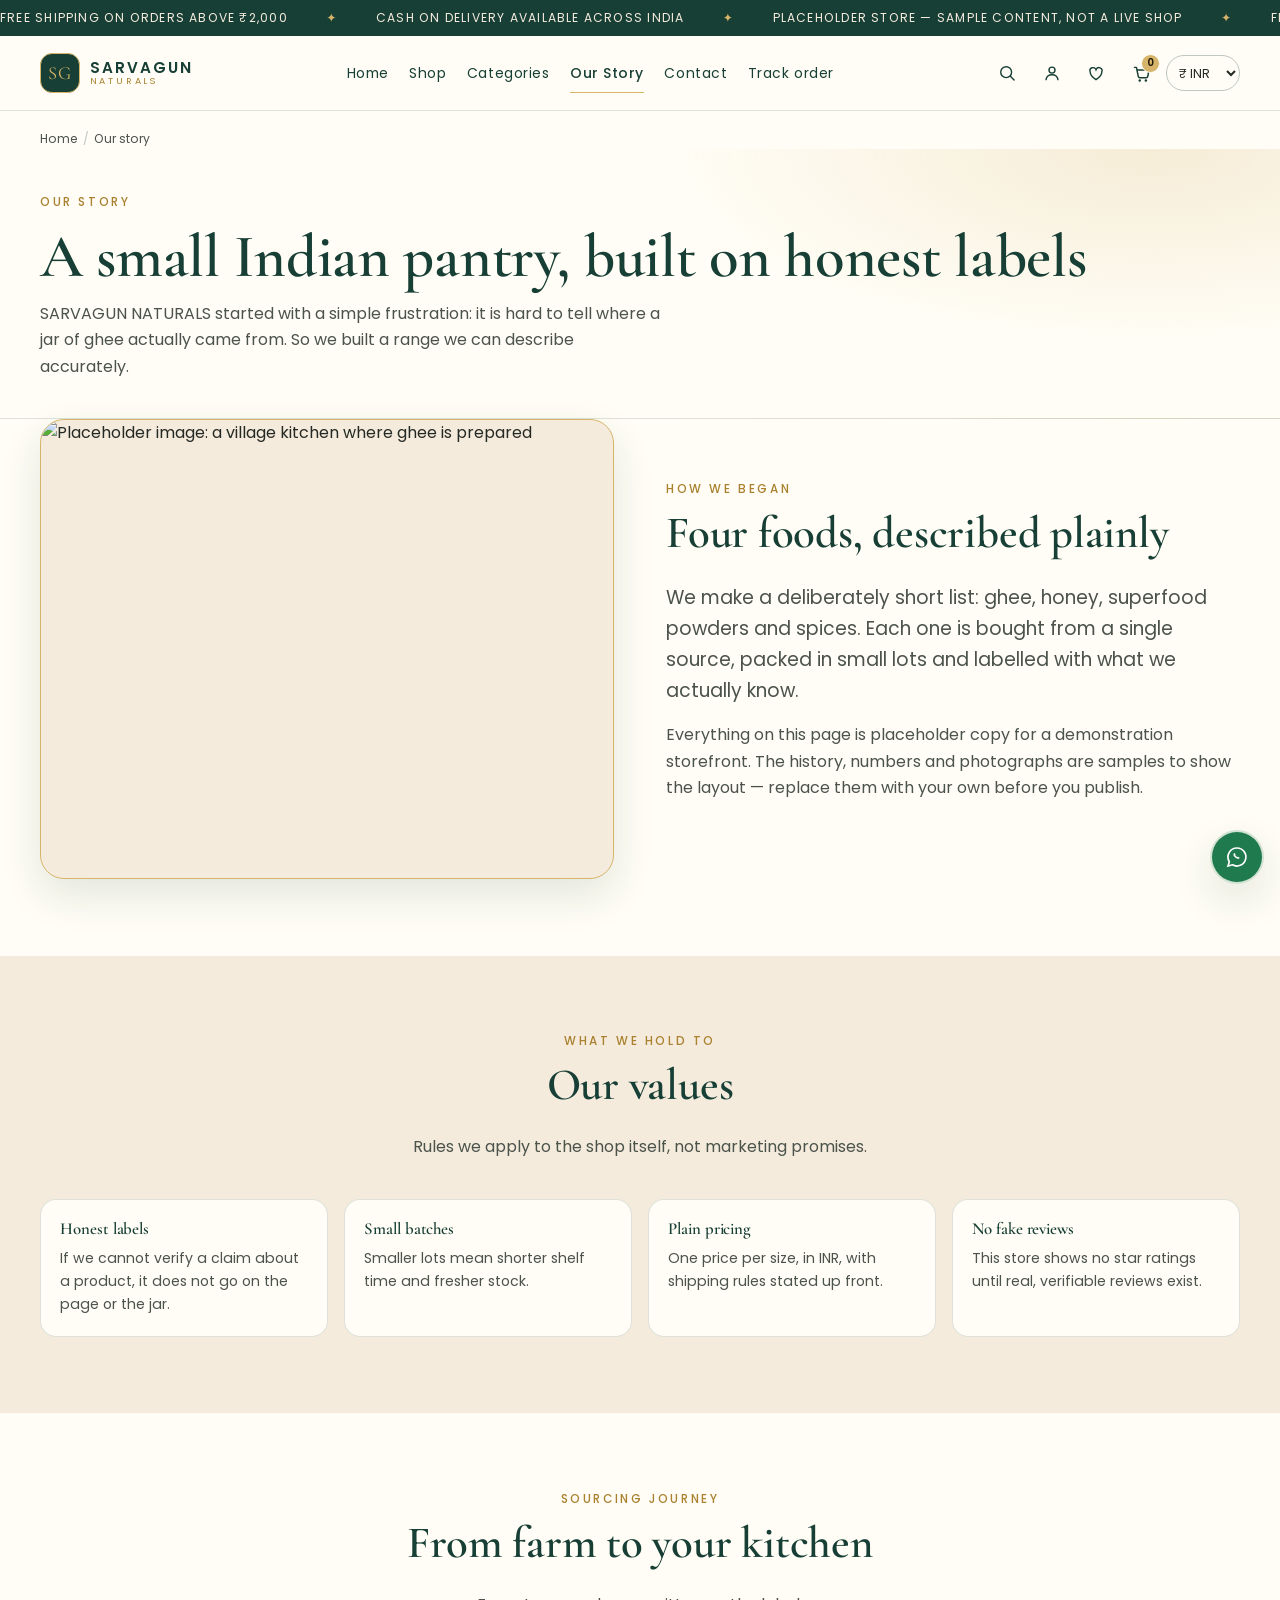
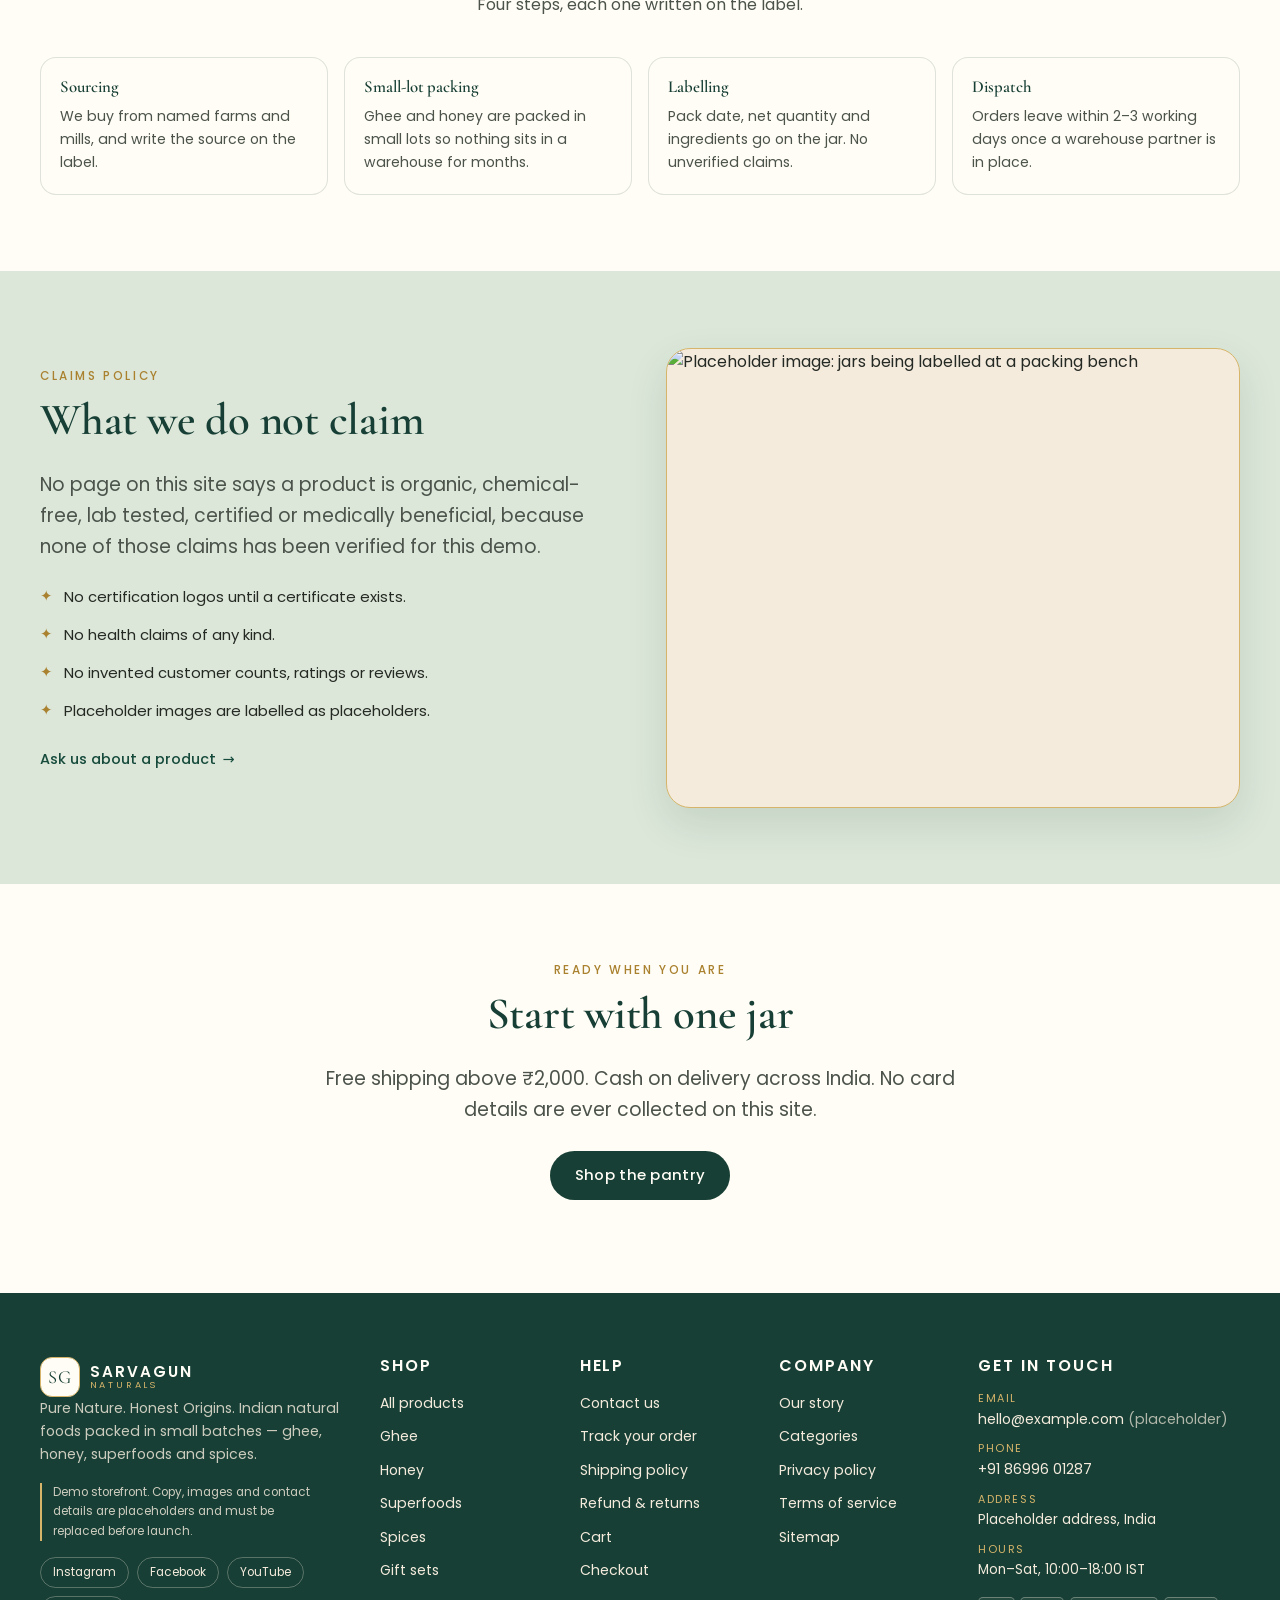
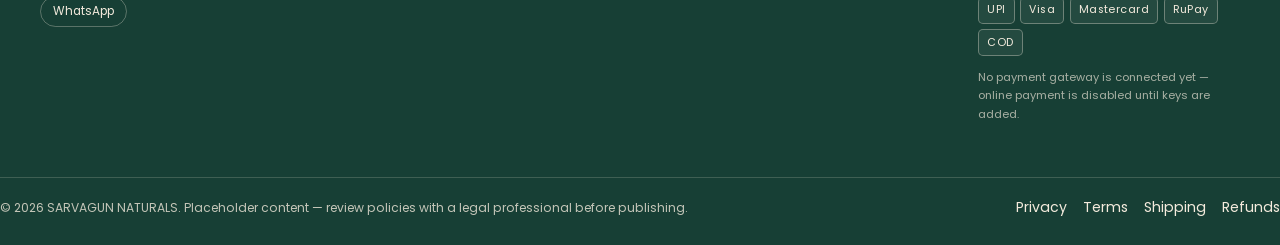
==== commit b59f64c9: "three" ====
--- a/bussiness/about.html
+++ b/bussiness/about.html
@@ -266,10 +266,10 @@
       <p>Pure Nature. Honest Origins. Indian natural foods packed in small batches &mdash; ghee, honey, superfoods and spices.</p>
       <p class="footer__disclaimer">Demo storefront. Copy, images and contact details are placeholders and must be replaced before launch.</p>
       <ul class="social" aria-label="Social links">
-        <li><a href="#" data-placeholder-link aria-label="Instagram (link not set yet)">Instagram</a></li>
+        <li><a href="https://www.instagram.com/mr_jeetgill_75/?utm_source=ig_web_button_share_sheet" target="_blank" rel="noopener noreferrer" aria-label="Instagram">Instagram</a></li>
         <li><a href="#" data-placeholder-link aria-label="Facebook (link not set yet)">Facebook</a></li>
         <li><a href="#" data-placeholder-link aria-label="YouTube (link not set yet)">YouTube</a></li>
-        <li><a href="https://wa.me/910000000000" data-placeholder-link aria-label="WhatsApp (placeholder number, replace in code)">WhatsApp</a></li>
+        <li><a href="https://wa.me/6284859751" aria-label="WhatsApp">WhatsApp</a></li>
       </ul>
     </div>
 
@@ -312,7 +312,7 @@
       <h2>Get in touch</h2>
       <ul class="footer__contact-list">
         <li><span>Email</span><a href="mailto:hello@example.com">hello@example.com <em>(placeholder)</em></a></li>
-        <li><span>Phone</span><a href="tel:+910000000000">+91 00000 00000 <em>(placeholder)</em></a></li>
+        <li><span>Phone</span><a href="tel:+918699601287">+91 86996 01287</a></li>
         <li><span>Address</span>Placeholder address, India</li>
         <li><span>Hours</span>Mon&ndash;Sat, 10:00&ndash;18:00 IST</li>
       </ul>
@@ -350,8 +350,8 @@
 
 <div class="toasts" id="toasts" role="status" aria-live="polite" aria-atomic="false"></div>
 
-<a class="wa-float" href="https://wa.me/910000000000?text=Hello%20SARVAGUN%20NATURALS" data-placeholder-link
-   aria-label="Chat on WhatsApp (placeholder number, replace in code)">
+<a class="wa-float" href="https://wa.me/6284859751?text=Hello%20SARVAGUN%20NATURALS"
+   aria-label="Chat on WhatsApp">
   <svg viewBox="0 0 24 24" width="24" height="24" aria-hidden="true"><path d="M12 3a9 9 0 0 0-7.7 13.7L3 21l4.4-1.2A9 9 0 1 0 12 3Z" fill="none" stroke="currentColor" stroke-width="1.7"/><path d="M8.7 8.4c-.3.7-.5 1.9.6 3.2 1.1 1.4 2.4 2 3.2 2.2.8.2 1.6-.1 1.9-.6l.3-.5-1.7-1-.5.4c-.6-.2-1.7-.8-2.3-2l.4-.6-1-1.6Z" fill="currentColor"/></svg>
   <span class="visually-hidden">WhatsApp</span>
 </a>
